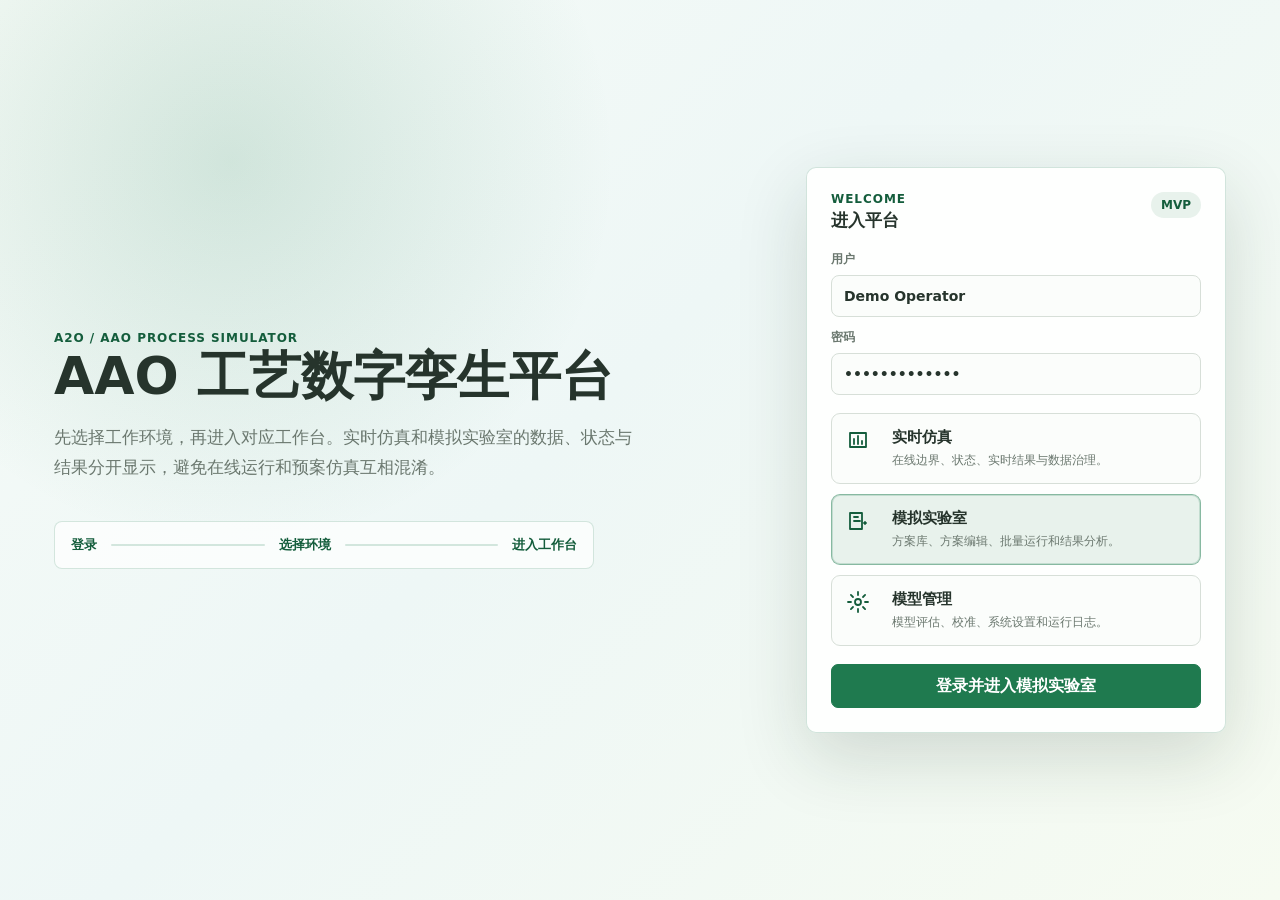
==== frontend/asm-platform/index.html @ 3e4ced26 "Organize ASM and 3D frontend workspaces" ====
<!doctype html>
<html lang="zh-CN">
  <head>
    <meta charset="utf-8" />
    <meta name="viewport" content="width=device-width, initial-scale=1" />
    <title>AAO 在线仿真教学平台</title>
    <link rel="stylesheet" href="./styles.css" />
  </head>
  <body>
    <svg class="icon-sprite" aria-hidden="true">
      <symbol id="icon-model" viewBox="0 0 24 24"><path d="M12 3 5 7v7l7 4 7-4V7l-7-4Z"/><path d="M12 11 5.5 7.3"/><path d="M12 11v7"/><path d="m12 11 6.5-3.7"/></symbol>
      <symbol id="icon-config" viewBox="0 0 24 24"><path d="M4 4h12v16H4z"/><path d="M8 8h4"/><path d="M8 12h6"/><path d="M18 14h2"/><path d="M19 13v2"/></symbol>
      <symbol id="icon-chart" viewBox="0 0 24 24"><path d="M4 19V5h16v14z"/><path d="M8 16v-5"/><path d="M12 16V8"/><path d="M16 16v-3"/></symbol>
      <symbol id="icon-cleaning" viewBox="0 0 24 24"><ellipse cx="12" cy="6" rx="7" ry="3"/><path d="M5 6v6c0 1.7 3.1 3 7 3s7-1.3 7-3V6"/><path d="M5 12v6c0 1.7 3.1 3 7 3s7-1.3 7-3v-6"/></symbol>
      <symbol id="icon-eval" viewBox="0 0 24 24"><path d="M5 4h14v16H5z"/><path d="M8 9h8"/><path d="M8 13h5"/><path d="m15 17 2 2 3-4"/></symbol>
      <symbol id="icon-calibration" viewBox="0 0 24 24"><circle cx="12" cy="8" r="4"/><path d="M8 14 6 21l6-3 6 3-2-7"/><path d="m10 8 1.5 1.5L15 6"/></symbol>
      <symbol id="icon-log" viewBox="0 0 24 24"><path d="M6 4h12v16H6z"/><path d="M9 8h6"/><path d="M9 12h6"/><path d="M9 16h4"/></symbol>
      <symbol id="icon-refresh" viewBox="0 0 24 24"><path d="M20 12a8 8 0 1 1-2.3-5.7"/><path d="M20 4v6h-6"/></symbol>
      <symbol id="icon-settings" viewBox="0 0 24 24"><circle cx="12" cy="12" r="3"/><path d="M12 2v3"/><path d="M12 19v3"/><path d="m4.9 4.9 2.1 2.1"/><path d="m17 17 2.1 2.1"/><path d="M2 12h3"/><path d="M19 12h3"/><path d="m4.9 19.1 2.1-2.1"/><path d="m17 7 2.1-2.1"/></symbol>
      <symbol id="icon-database" viewBox="0 0 24 24"><ellipse cx="12" cy="5" rx="7" ry="3"/><path d="M5 5v6c0 1.7 3.1 3 7 3s7-1.3 7-3V5"/><path d="M5 11v6c0 1.7 3.1 3 7 3s7-1.3 7-3v-6"/></symbol>
      <symbol id="icon-check" viewBox="0 0 24 24"><circle cx="12" cy="12" r="9"/><path d="m8 12 2.5 2.5L16 9"/></symbol>
      <symbol id="icon-alert" viewBox="0 0 24 24"><path d="M12 3 2.8 20h18.4L12 3Z"/><path d="M12 9v5"/><path d="M12 17h.01"/></symbol>
      <symbol id="icon-clock" viewBox="0 0 24 24"><circle cx="12" cy="12" r="9"/><path d="M12 7v6l4 2"/></symbol>
      <symbol id="icon-chat" viewBox="0 0 24 24"><path d="M5 5h14v10H8l-3 4V5Z"/><path d="M8 9h8"/><path d="M8 12h5"/></symbol>
      <symbol id="icon-operator" viewBox="0 0 24 24">
        <circle cx="12" cy="9" r="4"/>
        <path d="M5 21c1.2-3.4 3.5-5 7-5s5.8 1.6 7 5"/>
        <path d="M6 10v-1a6 6 0 0 1 12 0v1"/>
        <path d="M5 10h2v4H5z"/>
        <path d="M17 10h2v4h-2z"/>
        <path d="M17 14c0 2-1.7 3-5 3"/>
        <path d="M11 17h2"/>
      </symbol>
    </svg>
    <section id="loginScreen" class="login-screen" aria-label="登录与环境选择">
      <div class="login-shell">
        <div class="login-hero">
          <p class="eyebrow">A2O / AAO PROCESS SIMULATOR</p>
          <h1>AAO 工艺数字孪生平台</h1>
          <p>先选择工作环境，再进入对应工作台。实时仿真和模拟实验室的数据、状态与结果分开显示，避免在线运行和预案仿真互相混淆。</p>
          <div class="login-flow">
            <span>登录</span>
            <strong></strong>
            <span>选择环境</span>
            <strong></strong>
            <span>进入工作台</span>
          </div>
        </div>
        <div class="login-card">
          <div class="login-card-heading">
            <div>
              <p class="eyebrow">WELCOME</p>
              <h2>进入平台</h2>
            </div>
            <span class="login-badge">MVP</span>
          </div>
          <label class="login-field">
            <span>用户</span>
            <input type="text" value="Demo Operator" aria-label="用户" />
          </label>
          <label class="login-field">
            <span>密码</span>
            <input type="password" value="demo-password" aria-label="密码" />
          </label>
          <div class="mode-select" aria-label="模式选择">
            <button class="mode-card" data-env-select="realtime" type="button">
              <svg><use href="#icon-chart"></use></svg>
              <span>实时仿真</span>
              <small>在线边界、状态、实时结果与数据治理。</small>
            </button>
            <button class="mode-card active" data-env-select="lab" type="button">
              <svg><use href="#icon-config"></use></svg>
              <span>模拟实验室</span>
              <small>方案库、方案编辑、批量运行和结果分析。</small>
            </button>
            <button class="mode-card" data-env-select="management" type="button">
              <svg><use href="#icon-settings"></use></svg>
              <span>模型管理</span>
              <small>模型评估、校准、系统设置和运行日志。</small>
            </button>
          </div>
          <button id="enterEnvironment" class="primary-button login-submit" type="button">登录并进入模拟实验室</button>
        </div>
      </div>
    </section>

    <div id="appFrame" class="app-frame" hidden>
      <aside class="app-sidebar" aria-label="主导航">
        <div class="sidebar-head">
          <div class="brand-block">
            <p class="eyebrow">A2O / AAO</p>
            <h1>AAO 工艺在线仿真</h1>
          </div>
          <button id="sidebarToggle" class="sidebar-toggle" type="button" aria-label="收起侧边栏" aria-expanded="true" title="收起侧边栏">
            <svg viewBox="0 0 24 24"><path d="M15 18l-6-6 6-6"/></svg>
          </button>
        </div>
        <nav class="primary-nav">
          <span class="nav-group-label" data-env="realtime">实时仿真</span>
          <button class="nav-item panel-tab" data-env="realtime" data-panel="realtimeDashboard" type="button" title="运行驾驶舱">
            <svg><use href="#icon-chart"></use></svg>
            <span class="nav-text">运行驾驶舱</span>
            <small>预测与调度</small>
          </button>
          <button class="nav-item panel-tab" data-env="realtime" data-panel="realtimeOps" type="button" title="实时推进">
            <svg><use href="#icon-database"></use></svg>
            <span class="nav-text">实时推进</span>
            <small>输入与计算</small>
          </button>
          <button class="nav-item panel-tab" data-env="realtime" data-panel="results" data-result-mode-target="realtime" type="button" title="实时结果">
            <svg><use href="#icon-chart"></use></svg>
            <span class="nav-text">实时结果</span>
            <small>曲线与建议</small>
          </button>
          <button class="nav-item panel-tab" data-env="realtime" data-panel="realtimeTrust" type="button" title="模型可信度">
            <svg><use href="#icon-eval"></use></svg>
            <span class="nav-text">模型可信度</span>
            <small>误差与校正</small>
          </button>
          <button class="nav-item panel-tab" data-env="realtime" data-panel="cleaning" type="button" title="在线数据清洗">
            <svg><use href="#icon-cleaning"></use></svg>
            <span class="nav-text">在线数据清洗</span>
            <small>质量与治理</small>
          </button>

          <span class="nav-group-label" data-env="lab">模拟实验室</span>
          <button class="nav-item panel-tab active" data-env="lab" data-panel="scenarioLibrary" type="button" title="方案库">
            <svg><use href="#icon-database"></use></svg>
            <span class="nav-text">方案库</span>
            <small>新建与打开</small>
          </button>
          <button class="nav-item panel-tab" data-env="lab" data-panel="params" type="button" title="方案编辑">
            <svg><use href="#icon-config"></use></svg>
            <span class="nav-text">方案编辑</span>
            <small>工艺图与边界</small>
          </button>
          <button class="nav-item panel-tab" data-env="lab" data-panel="results" data-result-mode-target="batch" type="button" title="结果查看">
            <svg><use href="#icon-chart"></use></svg>
            <span class="nav-text">结果查看</span>
            <small>曲线与导出</small>
          </button>
          <span class="nav-group-label" data-env="management">模型管理</span>
          <button class="nav-item panel-tab" data-env="management" data-panel="evaluation" type="button" title="模型评估">
            <svg><use href="#icon-eval"></use></svg>
            <span class="nav-text">模型评估</span>
            <small>可信度与对比</small>
          </button>
          <button class="nav-item panel-tab" data-env="management" data-panel="calibration" type="button" title="校准中心">
            <svg><use href="#icon-calibration"></use></svg>
            <span class="nav-text">校准中心</span>
            <small>率定与报告</small>
          </button>
          <button class="nav-item panel-tab" data-env="management" data-panel="settings" type="button" title="系统设置">
            <svg><use href="#icon-settings"></use></svg>
            <span class="nav-text">系统设置</span>
            <small>解算器与模型</small>
          </button>
          <button class="nav-item panel-tab" data-env="management" data-panel="logs" type="button" title="系统日志">
            <svg><use href="#icon-log"></use></svg>
            <span class="nav-text">系统日志</span>
            <small>任务与失败</small>
          </button>
        </nav>
        <div class="sidebar-footer">
          <span id="paramStorageStatus">使用当前参数</span>
        </div>
      </aside>

      <main class="workspace">
        <header class="topbar">
          <div>
            <p id="workspaceEyebrow" class="eyebrow">方案编辑</p>
            <h2 id="workspaceTitle">AAO 工艺流程</h2>
          </div>
          <div class="topbar-actions">
            <div class="environment-switcher">
              <span id="environmentBadge">模拟实验室</span>
              <select id="environmentSelect" aria-label="切换工作环境">
                <option value="realtime">实时仿真</option>
                <option value="lab">模拟实验室</option>
                <option value="management">模型管理</option>
              </select>
              <button id="logoutButton" class="secondary-button" type="button">退出登录</button>
            </div>
            <div class="simulation-status" aria-live="polite">
              <span id="statusBadge" class="status-badge">待运行</span>
              <div class="progress-row" aria-label="计算进度">
                <div class="progress-track">
                  <div id="progressBar" class="progress-bar"></div>
                </div>
                <span id="progressPercent" class="progress-percent">0%</span>
              </div>
            </div>
            <button id="runSimulation" class="primary-button">运行仿真</button>
            <button id="cancelSimulation" class="secondary-button danger-lite" type="button" hidden>终止计算</button>
          </div>
        </header>

        <section class="workspace-page stack-page scenario-library-page active" data-page="scenarioLibrary" aria-label="方案库">
          <div class="library-hero">
            <div>
              <p class="eyebrow">SIMULATION LAB</p>
              <h2>方案库</h2>
              <p>方案存放在本地 SQLite 项目库中。每个方案保存一套参数和可选 CSV 历史边界，打开后可进入方案编辑或直接运行。</p>
            </div>
            <div class="library-actions">
              <button id="libraryNewProject" class="secondary-button" type="button">新建方案</button>
            </div>
          </div>
          <div class="scenario-library-toolbar">
            <strong>方案列表</strong>
            <span id="scenarioLibraryStatus">正在加载方案...</span>
          </div>
          <div id="scenarioList" class="scenario-grid">
            <article class="scenario-card">
              <p>正在加载方案库。</p>
            </article>
          </div>
        </section>

      <section class="params-panel workspace-page" data-page="params" aria-label="参数设置">
        <div class="panel-heading compact">
          <div>
            <h2>仿真配置</h2>
            <p id="activeNodeLabel">全局参数</p>
          </div>
          <div class="param-actions" aria-label="参数保存">
            <div class="project-picker" aria-label="项目选择">
              <select id="projectSelect" aria-label="当前项目"></select>
              <button id="newProject" class="secondary-button" type="button">新建项目</button>
            </div>
            <div>
              <button id="saveParams" class="secondary-button" type="button">保存参数</button>
              <button id="resetParams" class="secondary-button danger-lite" type="button">重置默认</button>
            </div>
          </div>
        </div>
        <div class="scenario-model-board">
          <div class="model-board-heading">
            <div>
              <h3>2.5D 工艺底图</h3>
              <p>点击单体会定位到相关参数；底图用于核对方案结构、主水线、回流和排泥关系。</p>
            </div>
            <div class="model-board-legend" aria-label="工艺线图例">
              <span><i class="legend-main"></i>主水线</span>
              <span><i class="legend-recycle"></i>内/外回流</span>
              <span><i class="legend-was"></i>剩余污泥</span>
              <button id="resetLayout" class="secondary-button" type="button">重置布局</button>
            </div>
          </div>
          <div id="flowCanvas" class="flow-canvas isometric-canvas">
            <svg id="edgeLayer" class="edge-layer" aria-hidden="true"></svg>
          </div>
        </div>
        <div id="paramTabs" class="param-tabs workflow-tabs" role="tablist" aria-label="配置流程">
          <button class="tab param-tab active" data-tab="influent">进水</button>
          <button class="tab param-tab" data-tab="process">池体尺寸</button>
          <button class="tab param-tab" data-tab="operation">控制边界</button>
          <button class="tab param-tab" data-tab="boundaryData">边界数据</button>
        </div>
        <form id="parameterForm" class="parameter-form"></form>
        <div id="dataTools" class="data-tools" hidden>
          <div class="boundary-data-note">
            <strong>边界数据用于动态仿真</strong>
            <span>前面的“进水 / 池体尺寸 / 控制边界”是一组手动方案参数；这里上传的 CSV 是随时间变化的历史边界序列。上传后，CSV 中包含的字段会按时间驱动仿真；CSV 缺失的字段仍使用前面的手动配置。</span>
          </div>
          <label class="file-picker">
            <span>上传 CSV 历史数据</span>
            <input id="csvFileInput" type="file" accept=".csv,text/csv" />
          </label>
          <button id="clearCsvData" class="secondary-button" type="button">清除数据</button>
          <p id="csvStatus">尚未加载历史数据。CSV 作为边界条件序列，仿真总时长和输出间隔由“控制边界”设置。可直接使用 sample-data.csv。</p>
        </div>
      </section>

      <section class="workspace-page stack-page settings-page" data-page="settings" aria-label="系统设置">
        <div class="panel-heading">
          <div>
            <p class="eyebrow">SYSTEM SETTINGS</p>
            <h2>后台计算配置</h2>
            <p>全局解算器、模型参数和实时后台配置集中放在这里，避免和方案结果、实时结果展示混在一起。</p>
          </div>
        </div>
        <div class="settings-grid">
          <article class="settings-card">
            <div class="settings-card-head">
              <svg><use href="#icon-settings"></use></svg>
              <div>
                <h3>解算器配置</h3>
                <p>控制方案仿真和实时推进使用的计算引擎、误差容限和内部步长。</p>
              </div>
            </div>
            <dl id="settingsSolverSummary"></dl>
            <button id="openSolverSettings" class="secondary-button" type="button">编辑解算器参数</button>
            <div id="settingsSolverEditor" class="settings-editor" hidden></div>
            <button id="saveSolverSettings" class="secondary-button" type="button" hidden>保存解算器参数</button>
          </article>
          <article class="settings-card">
            <div class="settings-card-head">
              <svg><use href="#icon-model"></use></svg>
              <div>
                <h3>模型参数</h3>
                <p>ASM1 动力学参数、二沉池层数和 Takacs 沉降参数。</p>
              </div>
            </div>
            <dl id="settingsModelSummary"></dl>
            <button id="openModelSettings" class="secondary-button" type="button">编辑模型参数</button>
            <div id="settingsModelEditor" class="settings-editor" hidden></div>
            <button id="saveModelSettings" class="secondary-button" type="button" hidden>保存模型参数</button>
          </article>
          <article class="settings-card">
            <div class="settings-card-head">
              <svg><use href="#icon-clock"></use></svg>
              <div>
                <h3>实时后台</h3>
                <p>Mock 数据源、实时推进间隔和后台任务状态。</p>
              </div>
            </div>
            <div id="settingsMockSummary" class="mock-summary"></div>
            <div class="realtime-actions">
              <select id="settingsMockProfile" class="compact-select" aria-label="Mock 工况模式">
                <option value="normal">正常工况</option>
                <option value="shock">冲击负荷</option>
              </select>
              <button id="settingsStartMock" class="secondary-button" type="button">启动 Mock</button>
              <button id="settingsStopMock" class="secondary-button" type="button">停止 Mock</button>
              <button id="settingsRefreshMock" class="secondary-button" type="button">刷新状态</button>
            </div>
          </article>
        </div>
      </section>

      <section class="workspace-page stack-page" data-page="cleaning" aria-label="在线数据清洗">
        <div class="panel-heading">
          <div>
            <h2>在线数据清洗</h2>
            <p>所有在线边界数据先经过质量诊断、清洗和留痕，再进入动态模型。</p>
          </div>
          <div class="panel-tools">
            <button id="refreshDataCleaning" class="secondary-button icon-text-button" type="button">
              <svg><use href="#icon-refresh"></use></svg>
              <span>刷新</span>
            </button>
            <button id="openCleaningSettings" class="primary-button icon-text-button" type="button">
              <svg><use href="#icon-settings"></use></svg>
              <span>清洗设置</span>
            </button>
          </div>
        </div>
        <div id="dataCleaningTools" class="data-cleaning-tools" hidden>
          <div id="cleaningKpis" class="cleaning-kpis"></div>
          <div class="cleaning-workbench">
            <section class="tool-section cleaning-main">
              <div class="tool-section-heading">
                <strong>在线点位状态</strong>
                <span>最近 12 小时</span>
              </div>
              <div class="table-scroll">
                <table class="data-table cleaning-table">
                  <thead>
                    <tr>
                      <th>点位</th>
                      <th>模型变量</th>
                      <th>最新值</th>
                      <th>清洗后值</th>
                      <th>质量分</th>
                      <th>状态</th>
                      <th>异常类型</th>
                      <th>最近时间</th>
                      <th>处理策略</th>
                    </tr>
                  </thead>
                  <tbody id="cleaningPointRows"></tbody>
                </table>
              </div>
            </section>
            <aside class="cleaning-side">
              <section class="tool-section">
                <div class="tool-section-heading">
                  <strong>异常分布</strong>
                  <span>最近 12 小时</span>
                </div>
                <div id="cleaningIssueBars" class="issue-bars"></div>
              </section>
              <section class="tool-section">
                <div class="tool-section-heading">
                  <strong>清洗规则</strong>
                  <span>当前启用</span>
                </div>
                <div id="cleaningRuleChips" class="rule-chips"></div>
              </section>
              <section class="tool-section">
                <div class="tool-section-heading">
                  <strong>最近事件</strong>
                  <span>质量日志</span>
                </div>
                <div id="cleaningEvents" class="cleaning-events"></div>
              </section>
            </aside>
          </div>
          <section class="tool-section">
            <div class="tool-section-heading">
              <strong>最近 12 小时质量趋势</strong>
              <span>清洗后才进入模型边界</span>
            </div>
            <div id="cleaningTrend" class="cleaning-trend"></div>
          </section>
          <p id="dataCleaningStatus" class="data-cleaning-status-line">尚未加载在线数据清洗状态。</p>
        </div>
      </section>
      <dialog id="cleaningSettingsDialog" class="settings-dialog" aria-label="清洗设置">
        <form method="dialog">
          <div class="settings-dialog-head">
            <div>
              <p class="eyebrow">DATA CLEANING</p>
              <h3>清洗设置</h3>
            </div>
            <button class="icon-button" value="cancel" aria-label="关闭清洗设置">×</button>
          </div>
          <div class="settings-dialog-body">
            <p>选择当前项目启用的在线边界清洗规则。保存后，新进入系统的实时边界会按这些规则处理，仪表板中的“清洗规则”也会同步更新。</p>
            <div id="cleaningRuleSettings" class="cleaning-rule-settings"></div>
            <p id="cleaningSettingsStatus" class="tool-note">规则阈值暂由后端固定管理；后续可以扩展为项目级阈值配置。</p>
          </div>
          <div class="settings-dialog-actions">
            <button class="secondary-button" value="cancel">关闭</button>
            <button id="saveCleaningSettings" class="primary-button" type="button">保存设置</button>
          </div>
        </form>
      </dialog>

      <section class="workspace-page stack-page" data-page="logs" aria-label="系统日志">
        <div class="panel-heading">
          <div>
            <h2>系统日志</h2>
            <p>查看计算状态、失败日志和最近任务记录。</p>
          </div>
        </div>
        <div id="logTools" class="log-tools" hidden>
          <div class="tool-section">
            <div class="tool-section-heading">
              <strong>计算日志</strong>
              <span>最近 100 条</span>
            </div>
            <div class="realtime-actions">
              <button id="refreshLogs" class="secondary-button" type="button">刷新日志</button>
              <button id="clearLogs" class="secondary-button danger-lite" type="button">清空日志</button>
            </div>
            <p id="logStatus">尚未加载日志。</p>
          </div>
          <div id="logList" class="log-list"></div>
        </div>
      </section>

      <section class="workspace-page stack-page" data-page="calibration" aria-label="校准中心">
        <div class="panel-heading">
          <div>
            <h2>校准中心</h2>
            <p>上传观测数据、运行分阶段校准，并查看校准前后误差变化。</p>
          </div>
        </div>
        <div id="calibrationTools" class="calibration-tools" hidden>
          <div class="tool-section">
            <div class="tool-section-heading">
              <strong>观测数据</strong>
              <span>出水指标 CSV</span>
            </div>
            <label class="file-picker compact-file">
              <span>上传观测 CSV</span>
              <input id="calibrationObservationFileInput" type="file" accept=".csv,text/csv" />
            </label>
            <div class="realtime-actions">
              <button id="clearCalibrationObservations" class="secondary-button danger-lite" type="button">清除观测</button>
            </div>
            <p id="calibrationObservationStatus">尚未加载观测数据。可使用 time/day + effNh4/effCod/effNo3/effTn/effTss/BOD5 列。</p>
          </div>
          <div class="tool-section">
            <div class="tool-section-heading">
              <strong>历史回放</strong>
              <span>边界 CSV + 实测对比</span>
            </div>
            <label class="file-picker compact-file">
              <span>上传边界 CSV</span>
              <input id="replayBoundaryFileInput" type="file" accept=".csv,text/csv" />
            </label>
            <div class="realtime-actions">
              <button id="useProjectCsvForReplay" class="secondary-button" type="button">使用方案 CSV</button>
              <button id="runHistoricalReplay" class="secondary-button" type="button">运行历史回放</button>
            </div>
            <p id="historicalReplayStatus">尚未选择边界 CSV。可上传历史边界，或使用当前方案保存的 CSV。</p>
          </div>
          <div class="tool-section">
            <div class="tool-section-heading">
              <strong>校准任务</strong>
              <span>当前项目</span>
            </div>
            <select id="calibrationStageSelect" aria-label="校准阶段">
              <option value="nitrification">Nitrification / NH4</option>
              <option value="denitrification_tn">Denitrification / TN</option>
              <option value="cod_bod">COD / BOD</option>
              <option value="clarifier_tss">Clarifier / TSS</option>
            </select>
            <div class="realtime-actions">
              <button id="runQuickCalibration" class="secondary-button" type="button">运行校准</button>
              <button id="runCalibrationStage" class="secondary-button" type="button">运行阶段</button>
              <button id="runBsm1CalibrationReport" class="secondary-button" type="button">BSM1 报告</button>
              <button id="refreshCalibrationRuns" class="secondary-button" type="button">刷新记录</button>
              <button id="exportCalibrationReport" class="secondary-button" type="button">导出报告</button>
            </div>
            <p id="calibrationStatus">尚未运行校准任务。</p>
          </div>
          <div class="tool-section periodic-calibration-section">
            <div class="tool-section-heading">
              <strong>周期校准计划</strong>
              <span>日/周复核</span>
            </div>
            <div class="periodic-calibration-grid">
              <label>
                <span>计划名称</span>
                <input id="periodicCalibrationName" type="text" value="Weekly calibration check" />
              </label>
              <label>
                <span>周期</span>
                <select id="periodicCalibrationCadence">
                  <option value="manual">手动</option>
                  <option value="daily">每日</option>
                  <option value="weekly">每周</option>
                </select>
              </label>
              <label>
                <span>数据窗口 h</span>
                <input id="periodicCalibrationWindow" type="number" min="1" max="720" step="1" value="72" />
              </label>
              <label>
                <span>阶段</span>
                <select id="periodicCalibrationStage">
                  <option value="nitrification">Nitrification / NH4</option>
                  <option value="denitrification_tn">Denitrification / TN</option>
                  <option value="cod_bod">COD / BOD</option>
                  <option value="clarifier_tss">Clarifier / TSS</option>
                </select>
              </label>
              <label>
                <span>迭代</span>
                <input id="periodicCalibrationIterations" type="number" min="1" max="4" step="1" value="1" />
              </label>
              <label>
                <span>步长比例</span>
                <input id="periodicCalibrationStepFraction" type="number" min="0.001" max="0.25" step="0.001" value="0.05" />
              </label>
            </div>
            <div class="inline-options">
              <label><input id="periodicCalibrationEnabled" type="checkbox" /> 启用计划</label>
              <label><input id="periodicCalibrationUseProjectCsv" type="checkbox" checked /> 使用方案 CSV</label>
              <label><input id="periodicCalibrationApplyParams" type="checkbox" /> 运行后自动采纳参数</label>
            </div>
            <div class="realtime-actions">
              <button id="savePeriodicCalibration" class="secondary-button" type="button">保存计划</button>
              <button id="runPeriodicCalibration" class="secondary-button" type="button">立即运行</button>
              <button id="refreshPeriodicCalibration" class="secondary-button" type="button">刷新计划</button>
            </div>
            <p id="periodicCalibrationStatus">尚未加载周期校准计划。</p>
            <div id="periodicCalibrationSummary" class="periodic-calibration-summary"></div>
          </div>
          <div id="calibrationSummary" class="calibration-summary"></div>
          <div id="calibrationRunList" class="log-list"></div>
        </div>
      </section>

      <section class="workspace-page stack-page" data-page="evaluation" aria-label="模型评估">
        <div class="panel-heading">
          <div>
            <h2>模型评估</h2>
            <p>查看模型身份、假设、初始状态、结果可信度和参考模型对比。</p>
          </div>
          <div class="panel-tools">
            <button id="refreshModelEvaluation" class="secondary-button" type="button">刷新评估</button>
            <button id="compareBsm1Reference" class="secondary-button" type="button">对比 BSM1</button>
          </div>
        </div>
        <div id="evaluationTools" class="evaluation-tools" hidden>
          <div class="evaluation-grid">
            <section class="tool-section">
              <div class="tool-section-heading">
                <strong>模型身份</strong>
                <span>当前引擎</span>
              </div>
              <div id="modelMetadataSummary" class="evaluation-summary"></div>
            </section>
            <section class="tool-section">
              <div class="tool-section-heading">
                <strong>可信度筛查</strong>
                <span>当前结果</span>
              </div>
              <div id="credibilitySummary" class="evaluation-summary"></div>
            </section>
            <section class="tool-section">
              <div class="tool-section-heading">
                <strong>初始状态</strong>
                <span>当前参数</span>
              </div>
              <div id="initialConditionSummary" class="evaluation-summary"></div>
            </section>
            <section class="tool-section">
              <div class="tool-section-heading">
                <strong>参考模型对比</strong>
                <span>BSM1</span>
              </div>
              <div id="referenceComparisonSummary" class="evaluation-summary"></div>
            </section>
          </div>
          <p id="evaluationStatus">尚未加载模型评估。</p>
        </div>
      </section>

      <section class="workspace-page stack-page realtime-dashboard-page" data-page="realtimeDashboard" aria-label="实时仿真运行驾驶舱">
        <div class="dashboard-hero">
          <div>
            <p class="eyebrow">REALTIME SIMULATION</p>
            <h2>污水厂运行驾驶舱</h2>
            <p>基于最近实时边界、当前模型状态和 ASM1 滚动预测，展示未来 8 小时出水风险区间。预测只用于沙盘推演，不会覆盖真实实时状态。</p>
          </div>
          <div class="dashboard-actions">
            <div id="forecastRunMeta" class="forecast-run-meta">尚未生成预测</div>
            <button id="refreshRealtimeForecast" class="secondary-button" type="button">刷新预测</button>
          </div>
        </div>

        <div class="realtime-dashboard-grid">
          <div class="dashboard-main">
            <section class="dashboard-card">
              <div class="dashboard-card-head">
                <div>
                  <h3>实时进出水总览</h3>
                  <p>当前值 + 最近 24 小时趋势，作为未来 8 小时预测的输入基线。</p>
                </div>
                <span id="dashboardUpdatedAt">--</span>
              </div>
              <div id="dashboardOverviewCards" class="dashboard-overview-grid"></div>
            </section>

            <section class="dashboard-card forecast-combined-card">
              <div class="dashboard-card-head">
                <div>
                  <h3>未来 8 小时预测</h3>
                  <p>上方展示进水负荷预测，下方展示模型滚动计算得到的出水水质预测。</p>
                </div>
                <div class="forecast-metric-tabs" role="tablist" aria-label="预测指标">
                  <button class="active" data-forecast-metric="NH4" type="button">NH4-N</button>
                  <button data-forecast-metric="COD" type="button">COD</button>
                  <button data-forecast-metric="TN" type="button">TN</button>
                  <button data-forecast-metric="TP" type="button">TP</button>
                </div>
              </div>
              <div class="forecast-subsection">
                <div class="forecast-subsection-head">
                  <h4>进水负荷预测</h4>
                  <span>预测区间 + 中位负荷</span>
                </div>
              <div id="forecastCards" class="forecast-card-row"></div>
              </div>
              <div class="forecast-subsection">
                <div class="forecast-subsection-head">
                  <div>
                    <h4>出水水质预测</h4>
                    <span>中位线、预测区间、风险窗口与参考线</span>
                  </div>
                  <div id="forecastTrendLegend" class="forecast-trend-legend"></div>
                </div>
                <div id="forecastTrend" class="forecast-trend-chart"></div>
              </div>
            </section>
          </div>

          <aside class="dashboard-side">
            <section class="dashboard-card">
              <div class="dashboard-card-head compact">
                <h3>运行建议</h3>
                <span>风险来源 / 建议动作 / 判断依据</span>
              </div>
              <div id="forecastAdviceCards" class="forecast-advice-panel"></div>
            </section>
            <section class="dashboard-card">
              <div class="dashboard-card-head compact">
                <h3>关键监控指标</h3>
                <span>生物池 / 工艺段</span>
              </div>
              <div id="forecastMonitorRows" class="forecast-monitor-list"></div>
            </section>
            <section class="dashboard-card">
              <div class="dashboard-card-head compact">
                <h3>风险解释</h3>
                <span id="forecastRiskBadge">--</span>
              </div>
              <div id="forecastRiskNotes" class="forecast-risk-notes"></div>
            </section>
          </aside>
        </div>
      </section>

      <section class="results-panel workspace-page" data-page="realtimeOps" aria-label="实时推进">
        <div class="panel-heading">
          <div>
            <h2>实时推进</h2>
            <p>管理实时边界写入、模型增量推进、Mock 数据源和最近 12 小时输入/输出明细。</p>
          </div>
        </div>
        <div id="realtimeOpsMount"></div>
      </section>

      <section class="workspace-page stack-page" data-page="realtimeTrust" aria-label="模型可信度">
        <div class="panel-heading">
          <div>
            <h2>模型可信度</h2>
            <p>录入实测出水值，将在线模型预测与现场观测对齐，跟踪误差、偏差和校准需求。</p>
          </div>
          <div class="panel-tools">
            <button id="refreshRealtimeTrust" class="secondary-button" type="button">刷新可信度</button>
          </div>
        </div>
        <div id="realtimeTrustTools" class="realtime-trust-tools" hidden>
          <div class="evaluation-grid">
            <section class="tool-section">
              <div class="tool-section-heading">
                <strong>实测出水录入</strong>
                <span>现场 / 化验数据</span>
              </div>
              <div class="trust-observation-grid">
                <label><span>时间</span><input id="trustObservationTime" type="datetime-local" /></label>
                <label><span>COD mg/L</span><input id="trustObservedCod" type="number" step="0.1" /></label>
                <label><span>NH4-N mg/L</span><input id="trustObservedNh4" type="number" step="0.01" /></label>
                <label><span>TN mg/L</span><input id="trustObservedTn" type="number" step="0.1" /></label>
                <label><span>TSS mg/L</span><input id="trustObservedTss" type="number" step="0.1" /></label>
                <label><span>来源</span><input id="trustObservationSource" type="text" value="lab" /></label>
              </div>
              <div class="realtime-actions">
                <button id="fillObservationFromLatest" class="secondary-button" type="button">填入最新预测</button>
                <button id="saveRealtimeObservation" class="secondary-button" type="button">保存实测值</button>
                <button id="generateMockObservation" class="secondary-button" type="button">生成模拟实测</button>
              </div>
              <p class="tool-note">用于模型可信度检查。真实项目中这里应接入在线仪表或化验室 LIMS 数据。</p>
            </section>
            <section class="tool-section">
              <div class="tool-section-heading">
                <strong>当前可信度</strong>
                <span>最近 24 小时</span>
              </div>
              <div id="trustSummary" class="trust-summary"></div>
            </section>
          </div>
          <section class="tool-section">
            <div class="tool-section-heading">
              <strong>分指标误差</strong>
              <span>预测值 - 实测值</span>
            </div>
            <div id="trustMetricGrid" class="trust-metric-grid"></div>
          </section>
          <div class="evaluation-grid">
            <section class="tool-section">
              <div class="tool-section-heading">
                <strong>误差趋势</strong>
                <span>最近 24 小时</span>
              </div>
              <div id="trustTrendChart" class="trust-trend-chart"></div>
            </section>
            <section class="tool-section">
              <div class="tool-section-heading">
                <strong>校准建议</strong>
                <span>按误差来源生成</span>
              </div>
              <div id="trustSuggestionList" class="trust-suggestion-list"></div>
            </section>
            <section class="tool-section">
              <div class="tool-section-heading">
                <strong>状态校正器</strong>
                <span>输出偏置修正</span>
              </div>
              <div id="stateCorrectionPanel" class="state-correction-panel"></div>
              <div class="realtime-actions">
                <button id="applyStateCorrection" class="secondary-button" type="button">应用建议校正</button>
                <button id="clearStateCorrection" class="secondary-button danger-lite" type="button">清除校正</button>
              </div>
            </section>
          </div>
          <section class="tool-section table-section">
            <div class="tool-section-heading">
              <strong>最近对比记录</strong>
              <span>按模型时间匹配</span>
            </div>
            <div class="table-scroll">
              <table class="data-table">
                <thead>
                  <tr>
                    <th>观测时间</th>
                    <th>模型时间</th>
                    <th>指标</th>
                    <th>预测</th>
                    <th>实测</th>
                    <th>误差</th>
                    <th>滞后</th>
                  </tr>
                </thead>
                <tbody id="trustComparisonRows"></tbody>
              </table>
            </div>
          </section>
          <p id="realtimeTrustStatus">尚未加载模型可信度。</p>
        </div>
      </section>

      <section class="results-panel workspace-page" data-page="results" aria-label="仿真结果">
        <div class="panel-heading">
          <div>
            <h2 id="resultPanelTitle">仿真结果</h2>
            <p id="resultSummary">点击运行后显示出水水质；点击流程单体后可选择指标查看浓度变化。</p>
          </div>
          <div class="metric-strip">
            <div>
              <span>出水 NH4-N</span>
              <strong id="metricNh4">--</strong>
            </div>
            <div>
              <span>出水 TN</span>
              <strong id="metricTn">--</strong>
            </div>
            <div>
              <span>出水 TSS</span>
              <strong id="metricTss">--</strong>
            </div>
          </div>
        </div>

        <div class="result-mode-tabs" role="tablist" aria-label="结果模式">
          <button class="tab result-mode-tab active" data-result-mode="batch" type="button">批量仿真结果</button>
          <button class="tab result-mode-tab" data-result-mode="realtime" type="button">实时结果</button>
        </div>

        <div id="batchResults" class="batch-results">
          <div class="chart-toolbar">
            <div class="chart-view-tabs" role="tablist" aria-label="结果视图">
              <button class="chart-toggle" data-chart="effluent">出水水质</button>
              <button class="chart-toggle active" data-chart="boundaries">边界输入</button>
              <button class="chart-toggle" data-chart="nitrogen">氮转化</button>
              <button class="chart-toggle" data-chart="solids">污泥与 DO</button>
              <button class="chart-toggle" data-chart="unit">单体过程</button>
            </div>
            <div class="chart-actions">
              <label id="metricPicker" class="metric-picker" hidden>
                <span>指标</span>
                <select id="unitMetricSelect"></select>
              </label>
              <div class="export-menu">
                <button id="exportMenuButton" class="secondary-button" type="button" aria-expanded="false">导出</button>
                <div id="exportMenu" class="export-menu-panel" hidden>
                  <button id="exportResultsCsv" type="button">导出结果 CSV</button>
                  <button id="exportBoundariesCsv" type="button">导出边界 CSV</button>
                  <button id="exportUnitsCsv" type="button">导出单体 CSV</button>
                  <button id="exportConfigJson" type="button">导出配置 JSON</button>
                  <label class="import-config">
                    <span>导入配置</span>
                    <input id="importConfigJson" type="file" accept=".json,application/json" />
                  </label>
                </div>
              </div>
            </div>
          </div>
          <div id="warningPanel" class="warning-panel" hidden></div>
          <div class="chart-wrap">
            <canvas id="resultChart" width="1200" height="420"></canvas>
            <div id="chartTooltip" class="chart-tooltip" hidden></div>
          </div>
          <div id="legend" class="legend"></div>
          <section id="aiAnalysisPanel" class="ai-analysis-panel" aria-label="AI 结果分析建议">
            <div class="ai-analysis-head">
              <div>
                <p class="eyebrow">AI ADVISOR</p>
                <h3>AI 结果分析与建议</h3>
                <p>基于当前仿真结果生成工艺表现总结、风险判断和调整建议。API Key 仅由后端本地环境读取。</p>
              </div>
              <div class="ai-analysis-actions">
                <label class="ai-model-field">
                  <span>模型</span>
                  <select id="aiModelSelect" aria-label="AI 分析模型">
                    <option value="deepseek/deepseek-v4-flash">deepseek-v4-flash</option>
                    <option value="deepseek/deepseek-v4-pro">deepseek-v4-pro</option>
                  </select>
                </label>
                <span id="aiAnalysisMeta">DeepSeek · 本地密钥</span>
                <button id="runAiAnalysis" class="secondary-button" type="button">生成 AI 建议</button>
              </div>
            </div>
            <div id="aiAnalysisStatus" class="ai-analysis-status">运行仿真或加载实时结果后可生成 AI 分析。</div>
            <div id="aiAnalysisOutput" class="ai-analysis-output">
              <p>暂无 AI 建议。</p>
            </div>
          </section>
        </div>

        <div id="realtimeTools" class="realtime-tools" hidden>
          <div class="realtime-console">
            <div class="tool-section">
              <div class="tool-section-heading">
                <strong>实时输入</strong>
                <span>边界数据写入</span>
              </div>
              <div class="realtime-actions">
                <button id="ingestRealtimeSample" class="secondary-button" type="button">仅推送边界</button>
                <button id="pushAndStepRealtime" class="secondary-button" type="button">推送并计算一步</button>
                <button id="refreshRealtime" class="secondary-button" type="button">刷新最新</button>
              </div>
            </div>
            <div class="tool-section">
              <div class="tool-section-heading">
                <strong>模型推进</strong>
                <span>从保存状态继续计算</span>
              </div>
              <div class="realtime-actions">
                <button id="stepRealtime" class="secondary-button" type="button">用最新边界推进一步</button>
                <button id="resetRealtime" class="secondary-button danger-lite" type="button">重置实时状态</button>
              </div>
            </div>
            <div class="tool-section">
              <div class="tool-section-heading">
                <strong>Mock 数据源</strong>
                <span>由系统设置统一管理</span>
              </div>
              <p class="tool-note">Mock 会每 5 分钟自动生成一条模拟边界并推进模型。启动、停止和工况模式统一在“模型管理 > 系统设置”中配置。</p>
              <div class="realtime-actions">
                <button id="refreshMockRealtime" class="secondary-button" type="button">刷新状态</button>
                <button id="openRealtimeSettings" class="secondary-button" type="button">打开系统设置</button>
              </div>
              <div id="mockSummary" class="mock-summary"></div>
            </div>
            <p id="realtimeStatus">尚未接入实时数据。可先推送当前进水参数，再推进模型一步。</p>
            <div id="realtimeSummary" class="realtime-summary"></div>
          </div>

          <div class="realtime-history-grid">
            <div class="tool-section table-section">
              <div class="tool-section-heading">
                <strong>在线边界数据</strong>
                <span>最近 12 小时</span>
              </div>
              <div class="table-scroll">
                <table class="data-table">
                  <thead>
                    <tr>
                      <th>边界时间</th>
                      <th>ID</th>
                      <th>Q</th>
                      <th>COD</th>
                      <th>NH4</th>
                      <th>NO3</th>
                      <th>TSS</th>
                      <th>DO</th>
                      <th>质量</th>
                      <th>来源</th>
                      <th>问题</th>
                    </tr>
                  </thead>
                  <tbody id="realtimeBoundaryRows"></tbody>
                </table>
              </div>
            </div>
            <div class="tool-section table-section">
              <div class="tool-section-heading">
                <strong>推进结果</strong>
                <span>最近 12 小时</span>
              </div>
              <div class="table-scroll">
                <table class="data-table">
                  <thead>
                    <tr>
                      <th>模型时间</th>
                      <th>边界时间</th>
                      <th>输入 ID</th>
                      <th>步长</th>
                      <th>COD</th>
                      <th>NH4-N</th>
                      <th>TN</th>
                      <th>TSS</th>
                      <th>MLSS</th>
                    </tr>
                  </thead>
                  <tbody id="realtimeResultRows"></tbody>
                </table>
              </div>
            </div>
          </div>
        </div>
      </section>
      </main>
    </div>

    <button id="systemChatToggle" class="system-chat-toggle" type="button" aria-label="打开系统助手" title="系统助手" hidden>
      <svg><use href="#icon-operator"></use></svg>
    </button>
    <section id="systemChatPanel" class="system-chat-panel" aria-label="系统助手聊天窗口" hidden>
      <div class="system-chat-head">
        <div>
          <p class="eyebrow">SYSTEM CHAT</p>
          <h3>系统助手</h3>
          <span>Powered by Deepseek-v4-pro</span>
        </div>
        <button id="systemChatClose" class="icon-button" type="button" aria-label="关闭系统助手">×</button>
      </div>
      <div class="system-chat-workspace">
        <aside class="system-chat-sessions" aria-label="历史会话">
          <div class="system-chat-sessions-head">
            <span>历史会话</span>
            <button id="systemChatNew" class="ghost-button" type="button">新建</button>
          </div>
          <input id="systemChatSearch" class="system-chat-search" type="search" placeholder="搜索会话" aria-label="搜索历史会话" />
          <div id="systemChatSessionList" class="system-chat-session-list"></div>
        </aside>
        <div class="system-chat-main">
          <div id="systemChatMessages" class="system-chat-messages" aria-live="polite"></div>
          <form id="systemChatForm" class="system-chat-form">
            <textarea id="systemChatInput" rows="2" placeholder="问我系统功能、操作路径，或让它分析当前结果。"></textarea>
            <button id="systemChatSend" class="primary-button" type="submit">发送</button>
          </form>
        </div>
      </div>
    </section>

    <script src="./app.js"></script>
  </body>
</html>
---- frontend/asm-platform/styles.css ----
:root {
  --bg: #f4f7f4;
  --surface: #ffffff;
  --surface-2: #eef3ee;
  --ink: #26342c;
  --muted: #6b786f;
  --line: #d7dfd8;
  --green: #1f7a4f;
  --green-dark: #145d3c;
  --blue: #2767b1;
  --amber: #b56b16;
  --red: #b64242;
  --shadow: 0 16px 40px rgba(25, 47, 33, 0.12);
  font-family:
    Inter, ui-sans-serif, system-ui, -apple-system, BlinkMacSystemFont, "Segoe UI",
    "PingFang SC", "Hiragino Sans GB", "Microsoft YaHei", sans-serif;
}

* {
  box-sizing: border-box;
}

body {
  margin: 0;
  min-height: 100vh;
  color: var(--ink);
  background:
    linear-gradient(180deg, rgba(31, 122, 79, 0.08), transparent 280px),
    var(--bg);
}

button,
input,
select {
  font: inherit;
}

[hidden] {
  display: none !important;
}

.icon-sprite {
  position: absolute;
  width: 0;
  height: 0;
  overflow: hidden;
}

.icon-sprite symbol,
svg {
  fill: none;
  stroke: currentColor;
  stroke-linecap: round;
  stroke-linejoin: round;
  stroke-width: 1.8;
}

.login-screen {
  min-height: 100vh;
  padding: 54px;
  background:
    radial-gradient(circle at 18% 18%, rgba(31, 122, 79, 0.16), transparent 30%),
    linear-gradient(135deg, #f6fbf7 0%, #eef7f6 46%, #f6fbf1 100%);
}

.login-shell {
  display: grid;
  grid-template-columns: minmax(0, 1.1fr) 420px;
  gap: 36px;
  width: min(1180px, 100%);
  min-height: calc(100vh - 108px);
  margin: 0 auto;
  align-items: center;
}

.login-hero {
  max-width: 660px;
}

.login-hero h1 {
  margin-bottom: 18px;
  font-size: 52px;
  line-height: 1.05;
  letter-spacing: 0;
}

.login-hero p:not(.eyebrow) {
  max-width: 580px;
  color: var(--muted);
  font-size: 17px;
  line-height: 1.8;
}

.login-flow {
  display: flex;
  align-items: center;
  gap: 14px;
  width: min(540px, 100%);
  margin-top: 38px;
  padding: 14px 16px;
  border: 1px solid rgba(31, 122, 79, 0.18);
  border-radius: 8px;
  background: rgba(255, 255, 255, 0.68);
}

.login-flow span {
  color: var(--green-dark);
  font-size: 13px;
  font-weight: 800;
}

.login-flow strong {
  flex: 1;
  height: 2px;
  border-radius: 99px;
  background: rgba(31, 122, 79, 0.18);
}

.login-card {
  padding: 24px;
  border: 1px solid rgba(31, 122, 79, 0.2);
  border-radius: 10px;
  background: rgba(255, 255, 255, 0.9);
  box-shadow: 0 24px 70px rgba(25, 47, 33, 0.16);
}

.login-card-heading {
  display: flex;
  align-items: flex-start;
  justify-content: space-between;
  gap: 16px;
  margin-bottom: 20px;
}

.login-badge {
  padding: 6px 10px;
  border-radius: 999px;
  background: #e8f2ec;
  color: var(--green-dark);
  font-size: 12px;
  font-weight: 800;
}

.login-field {
  display: grid;
  gap: 7px;
  margin-bottom: 12px;
  color: var(--muted);
  font-size: 12px;
  font-weight: 800;
}

.login-field input {
  height: 42px;
  padding: 0 12px;
  border: 1px solid var(--line);
  border-radius: 8px;
  background: #fbfdfb;
  color: var(--ink);
  font-size: 14px;
}

.mode-select {
  display: grid;
  gap: 10px;
  margin: 18px 0;
}

.mode-card {
  display: grid;
  grid-template-columns: 34px minmax(0, 1fr);
  gap: 4px 12px;
  width: 100%;
  padding: 14px;
  border: 1px solid var(--line);
  border-radius: 9px;
  background: #fbfdfb;
  color: var(--ink);
  cursor: pointer;
  text-align: left;
}

.mode-card svg {
  grid-row: 1 / span 2;
  width: 24px;
  height: 24px;
  color: var(--green-dark);
}

.mode-card span {
  font-size: 15px;
  font-weight: 900;
}

.mode-card small {
  color: var(--muted);
  font-size: 12px;
  line-height: 1.5;
}

.mode-card.active {
  border-color: rgba(31, 122, 79, 0.48);
  background: #e8f2ec;
  box-shadow: inset 0 0 0 1px rgba(31, 122, 79, 0.18);
}

.login-submit {
  width: 100%;
  height: 44px;
}

.topbar {
  display: flex;
  align-items: center;
  justify-content: space-between;
  gap: 24px;
  padding: 18px 0 16px;
}

.eyebrow {
  margin: 0 0 4px;
  color: var(--green-dark);
  font-size: 12px;
  font-weight: 700;
  letter-spacing: 0.08em;
  text-transform: uppercase;
}

h1,
h2,
p {
  margin: 0;
}

h1 {
  font-size: 30px;
  line-height: 1.15;
}

h2 {
  font-size: 17px;
  line-height: 1.25;
}

.app-frame {
  display: grid;
  grid-template-columns: 236px minmax(0, 1fr);
  min-height: 100vh;
  transition: grid-template-columns 0.22s ease;
}

.app-frame.sidebar-collapsed {
  grid-template-columns: 76px minmax(0, 1fr);
}

.app-sidebar {
  position: sticky;
  top: 0;
  display: flex;
  flex-direction: column;
  height: 100vh;
  padding: 20px 14px;
  border-right: 1px solid var(--line);
  background: rgba(247, 250, 247, 0.94);
}

.sidebar-head {
  display: flex;
  align-items: flex-start;
  justify-content: space-between;
  gap: 8px;
}

.brand-block {
  padding: 4px 8px 18px;
  min-width: 0;
}

.brand-block h1 {
  max-width: 190px;
  font-size: 23px;
}

.sidebar-toggle {
  display: inline-grid;
  flex: 0 0 auto;
  width: 34px;
  height: 34px;
  place-items: center;
  border: 1px solid var(--line);
  border-radius: 8px;
  background: var(--surface);
  color: var(--green-dark);
  cursor: pointer;
}

.sidebar-toggle svg {
  width: 18px;
  height: 18px;
  transition: transform 0.22s ease;
}

.primary-nav {
  display: grid;
  gap: 6px;
}

.nav-group-label {
  margin: 8px 8px 2px;
  color: var(--muted);
  font-size: 10px;
  font-weight: 900;
  letter-spacing: 0.08em;
  text-transform: uppercase;
}

.nav-item {
  display: grid;
  grid-template-columns: 28px minmax(0, 1fr);
  column-gap: 10px;
  row-gap: 2px;
  align-items: center;
  width: 100%;
  padding: 10px 9px;
  border: 1px solid transparent;
  border-radius: 8px;
  background: transparent;
  color: var(--ink);
  cursor: pointer;
  text-align: left;
}

.nav-item svg {
  grid-row: 1 / span 2;
  width: 20px;
  height: 20px;
  color: var(--ink);
}

.nav-item .nav-text {
  font-size: 14px;
  font-weight: 800;
}

.nav-item small {
  grid-column: 2;
  color: var(--muted);
  font-size: 12px;
}

.nav-item.active {
  border-color: rgba(31, 122, 79, 0.28);
  background: #e8f2ec;
  color: var(--green-dark);
}

.nav-item.active svg {
  color: var(--green);
}

.sidebar-footer {
  margin-top: auto;
  padding: 12px 8px 0;
  border-top: 1px solid var(--line);
  color: var(--muted);
  font-size: 12px;
  line-height: 1.4;
}

.sidebar-footer span.error {
  color: var(--red);
}

.app-frame.sidebar-collapsed .app-sidebar {
  align-items: center;
  padding: 20px 10px;
}

.app-frame.sidebar-collapsed .sidebar-head {
  justify-content: center;
}

.app-frame.sidebar-collapsed .brand-block {
  display: none;
}

.app-frame.sidebar-collapsed .sidebar-toggle {
  width: 42px;
  height: 42px;
}

.app-frame.sidebar-collapsed .sidebar-toggle svg {
  transform: rotate(180deg);
}

.app-frame.sidebar-collapsed .primary-nav {
  width: 100%;
  justify-items: center;
}

.app-frame.sidebar-collapsed .nav-item {
  position: relative;
  display: grid;
  grid-template-columns: 1fr;
  width: 48px;
  height: 48px;
  padding: 0;
  place-items: center;
  text-align: center;
}

.app-frame.sidebar-collapsed .nav-item svg {
  grid-row: auto;
  width: 22px;
  height: 22px;
}

.app-frame.sidebar-collapsed .nav-item .nav-text,
.app-frame.sidebar-collapsed .nav-item small,
.app-frame.sidebar-collapsed .nav-group-label,
.app-frame.sidebar-collapsed .sidebar-footer {
  display: none;
}

.app-frame.sidebar-collapsed .nav-item:hover::after,
.app-frame.sidebar-collapsed .nav-item:focus-visible::after {
  position: absolute;
  left: calc(100% + 12px);
  top: 50%;
  z-index: 20;
  min-width: max-content;
  padding: 7px 9px;
  border: 1px solid var(--line);
  border-radius: 7px;
  background: var(--ink);
  color: #fff;
  box-shadow: var(--shadow);
  content: attr(title);
  font-size: 12px;
  font-weight: 800;
  transform: translateY(-50%);
}

.app-frame.sidebar-collapsed .nav-item:hover::before,
.app-frame.sidebar-collapsed .nav-item:focus-visible::before {
  position: absolute;
  left: calc(100% + 6px);
  top: 50%;
  z-index: 21;
  width: 8px;
  height: 8px;
  background: var(--ink);
  content: "";
  transform: translateY(-50%) rotate(45deg);
}

.workspace {
  min-width: 0;
  padding: 0 28px 28px;
}

.workspace-page {
  display: none !important;
}

.workspace-page.active {
  display: block !important;
}

.canvas-panel.workspace-page.active {
  display: flex !important;
}

.stack-page {
  min-height: calc(100vh - 118px);
  border: 1px solid var(--line);
  border-radius: 8px;
  background: rgba(255, 255, 255, 0.92);
  box-shadow: var(--shadow);
}

.section-grid {
  padding: 14px;
}

.data-mode-tabs,
.result-mode-tabs {
  display: flex;
  gap: 8px;
  padding: 12px 14px 0;
}

.panel-tools {
  display: flex;
  align-items: flex-start;
  gap: 14px;
}

.empty-state {
  margin: 18px;
  padding: 18px;
  border: 1px dashed var(--line);
  border-radius: 8px;
  background: #fbfdfb;
}

.empty-state strong {
  display: block;
  margin-bottom: 6px;
}

.empty-state p {
  color: var(--muted);
  font-size: 13px;
  line-height: 1.55;
}

.scenario-library-page {
  overflow: hidden;
}

.library-hero {
  display: flex;
  align-items: flex-start;
  justify-content: space-between;
  gap: 20px;
  padding: 22px;
  border-bottom: 1px solid var(--line);
}

.library-hero h2 {
  margin-bottom: 8px;
  font-size: 24px;
}

.library-hero p:not(.eyebrow) {
  max-width: 620px;
  color: var(--muted);
  font-size: 13px;
  line-height: 1.65;
}

.library-actions {
  display: flex;
  flex-wrap: wrap;
  justify-content: flex-end;
  gap: 8px;
  min-width: min(520px, 100%);
}

.scenario-library-toolbar {
  display: flex;
  align-items: center;
  justify-content: space-between;
  gap: 12px;
  padding: 14px 16px 0;
  color: var(--muted);
  font-size: 13px;
}

.scenario-library-toolbar strong {
  color: var(--ink);
  font-size: 14px;
}

.realtime-dashboard-page {
  overflow: auto;
  border: 0;
  background: transparent;
  box-shadow: none;
}

.dashboard-hero {
  display: flex;
  align-items: flex-start;
  justify-content: space-between;
  gap: 22px;
  padding: 22px;
  border: 1px solid var(--line);
  border-radius: 10px;
  background: rgba(255, 255, 255, 0.92);
  box-shadow: var(--shadow);
}

.dashboard-hero h2 {
  margin: 0 0 8px;
  font-size: 28px;
}

.dashboard-hero p:not(.eyebrow) {
  max-width: 820px;
  margin: 0;
  color: var(--muted);
  font-size: 13px;
  line-height: 1.65;
}

.dashboard-actions {
  display: flex;
  align-items: center;
  gap: 10px;
  flex: 0 0 auto;
}

.forecast-run-meta {
  min-width: 230px;
  max-width: 360px;
  color: var(--muted);
  font-size: 12px;
  font-weight: 700;
  text-align: right;
}

.realtime-dashboard-grid {
  display: grid;
  grid-template-columns: minmax(0, 2.25fr) minmax(360px, 0.95fr);
  gap: 18px;
  padding: 18px 0 0;
}

.dashboard-main,
.dashboard-side {
  display: grid;
  gap: 18px;
  align-content: start;
}

.dashboard-card {
  padding: 18px;
  border: 1px solid var(--line);
  border-radius: 10px;
  background: rgba(255, 255, 255, 0.94);
  box-shadow: 0 8px 20px rgba(25, 47, 33, 0.05);
}

.dashboard-card-head {
  display: flex;
  align-items: flex-start;
  justify-content: space-between;
  gap: 18px;
  margin-bottom: 16px;
}

.dashboard-card-head.compact {
  align-items: center;
}

.dashboard-card-head h3 {
  margin: 0 0 5px;
  font-size: 20px;
  font-weight: 750;
}

.dashboard-card-head p,
.dashboard-card-head span {
  margin: 0;
  color: var(--muted);
  font-size: 13px;
  font-weight: 600;
  line-height: 1.55;
}

.dashboard-overview-grid {
  display: grid;
  grid-template-columns: repeat(5, minmax(0, 1fr));
  gap: 12px;
}

.dashboard-overview-card {
  display: grid;
  gap: 10px;
  min-height: 126px;
  padding: 14px;
  border: 1px solid var(--line);
  border-radius: 9px;
  background: #fff;
}

.dashboard-overview-card > div {
  display: flex;
  align-items: center;
  justify-content: space-between;
  gap: 8px;
  color: var(--muted);
  font-size: 12px;
  font-weight: 700;
}

.dashboard-overview-card em {
  font-style: normal;
}

.dashboard-overview-card em.ok {
  color: var(--green);
}

.dashboard-overview-card em.watch {
  color: var(--amber);
}

.dashboard-overview-card em.warning {
  color: var(--red);
}

.dashboard-overview-card em.muted {
  color: var(--muted);
}

.dashboard-overview-card strong {
  font-size: 28px;
  font-weight: 750;
  line-height: 1.05;
}

.dashboard-overview-card small {
  color: var(--muted);
  font-size: 13px;
}

.dashboard-overview-card svg {
  width: 100%;
  height: 38px;
}

.overview-trend {
  display: grid;
  gap: 3px;
  padding-top: 6px;
}

.overview-trend.empty {
  min-height: 42px;
  align-items: center;
  color: var(--muted);
  font-size: 11px;
}

.overview-trend div {
  display: flex;
  justify-content: center;
  gap: 8px;
  flex-wrap: wrap;
  color: var(--muted);
  font-size: 9px;
  font-weight: 650;
  line-height: 1;
}

.overview-trend span {
  display: inline-flex;
  align-items: center;
  gap: 4px;
}

.overview-trend i {
  width: 11px;
  height: 2px;
  border-radius: 999px;
  background: #8d9a92;
}

.overview-trend i.in {
  background: repeating-linear-gradient(90deg, #8d9a92 0 4px, transparent 4px 7px);
}

.overview-trend i.out {
  background: #4d8a69;
}

.overview-trend i.std {
  background: repeating-linear-gradient(90deg, #c99b62 0 4px, transparent 4px 7px);
}

.dashboard-overview-card dl {
  display: grid;
  gap: 8px;
  margin: 0;
}

.dashboard-overview-card dl div {
  display: flex;
  align-items: baseline;
  justify-content: space-between;
  gap: 10px;
  padding-top: 8px;
  border-top: 1px solid #edf2ee;
}

.dashboard-overview-card dt,
.dashboard-overview-card dd {
  margin: 0;
}

.dashboard-overview-card dt {
  color: var(--muted);
  font-size: 12px;
  font-weight: 650;
}

.dashboard-overview-card dd {
  color: var(--ink);
  font-size: 15px;
  font-weight: 750;
  text-align: right;
}

.dashboard-overview-card p {
  margin: 0;
  color: var(--muted);
  font-size: 11px;
  line-height: 1.45;
}

.quality-card {
  min-height: 172px;
}

.flow-card {
  min-height: 172px;
  background: #fbfdfb;
}

.forecast-metric-tabs {
  display: inline-flex;
  gap: 4px;
  padding: 4px;
  border: 1px solid var(--line);
  border-radius: 10px;
  background: #fbfdfb;
}

.forecast-metric-tabs button {
  min-width: 70px;
  height: 30px;
  border: 0;
  border-radius: 8px;
  background: transparent;
  color: var(--muted);
  cursor: pointer;
  font-size: 12px;
  font-weight: 700;
}

.forecast-metric-tabs button.active {
  background: #e5f2eb;
  color: var(--green-dark);
  box-shadow: inset 0 0 0 1px rgba(31, 122, 79, 0.16);
}

.forecast-combined-card {
  display: grid;
  gap: 18px;
}

.forecast-subsection {
  display: grid;
  gap: 12px;
}

.forecast-subsection + .forecast-subsection {
  padding-top: 18px;
  border-top: 1px solid var(--line);
}

.forecast-subsection-head {
  display: flex;
  align-items: center;
  justify-content: space-between;
  gap: 16px;
}

.forecast-subsection-head h4 {
  margin: 0 0 4px;
  color: var(--ink);
  font-size: 17px;
  font-weight: 750;
}

.forecast-subsection-head span {
  color: var(--muted);
  font-size: 12px;
  font-weight: 650;
}

.forecast-card-row {
  display: grid;
  grid-template-columns: repeat(8, minmax(92px, 1fr));
  gap: 10px;
}

.forecast-hour-card {
  display: grid;
  justify-items: center;
  gap: 9px;
  min-height: 190px;
  padding: 13px 8px;
  border: 1px solid var(--line);
  border-radius: 10px;
  background: #fff;
  text-align: center;
}

.forecast-hour-card.watch,
.forecast-hour-card.warning {
  border-color: #ead7b3;
  background: #fffdf8;
}

.forecast-hour-card > span {
  color: var(--muted);
  font-size: 13px;
  font-weight: 700;
}

.forecast-hour-card strong {
  font-size: 18px;
  font-weight: 750;
  line-height: 1.25;
  word-break: keep-all;
}

.forecast-hour-card small {
  color: var(--muted);
  font-size: 12px;
  font-weight: 650;
  line-height: 1.35;
}

.forecast-interval-mark {
  position: relative;
  display: grid;
  width: 62px;
  height: 66px;
  place-items: center;
}

.forecast-interval-mark i {
  position: absolute;
  width: 44px;
  height: 18px;
  border: 1px solid #d3e0ee;
  border-radius: 999px;
  background: #e8f1f8;
}

.forecast-interval-mark b {
  position: relative;
  width: 16px;
  height: 52px;
  border-radius: 999px;
  background: linear-gradient(180deg, #7f9dcb, #74aa9d);
}

.forecast-interval-mark.watch i,
.forecast-interval-mark.warning i {
  border-color: #ead7b3;
  background: #f7ead4;
}

.forecast-interval-mark.watch b,
.forecast-interval-mark.warning b {
  background: linear-gradient(180deg, #c9a267, #b97855);
}

.forecast-interval-mark.muted b {
  background: #9aa7a0;
}

.forecast-trend-legend {
  display: flex;
  align-items: center;
  gap: 12px;
  color: var(--muted);
  font-size: 12px;
  font-weight: 700;
}

.forecast-trend-legend button {
  display: inline-flex;
  align-items: center;
  gap: 6px;
  min-height: 28px;
  padding: 3px 6px;
  border: 0;
  border-radius: 7px;
  background: transparent;
  color: inherit;
  font: inherit;
  cursor: pointer;
}

.forecast-trend-legend button:hover {
  background: #edf4ef;
  color: var(--ink);
}

.forecast-trend-legend button.muted {
  opacity: 0.38;
}

.forecast-trend-legend button.muted i {
  filter: grayscale(1);
}

.forecast-trend-legend i {
  width: 22px;
  height: 3px;
  border-radius: 999px;
}

.forecast-trend-legend i.band {
  height: 10px;
  background: #dcebf5;
}

.forecast-trend-legend i.risk-window {
  height: 10px;
  border: 1px solid #e7c284;
  background: #fff3dc;
}

.forecast-trend-legend i.reference {
  height: 2px;
  background: #c99b62;
}

.forecast-trend-chart {
  position: relative;
  min-height: 232px;
  overflow: hidden;
  border: 1px solid #e2eae4;
  border-radius: 8px;
  background: #fff;
}

.forecast-trend-chart svg {
  display: block;
  width: 100%;
  height: 232px;
}

.forecast-trend-svg text {
  font-family: system-ui, -apple-system, BlinkMacSystemFont, "Segoe UI", sans-serif;
  letter-spacing: 0;
}

.forecast-hover-zone {
  cursor: crosshair;
  pointer-events: all;
}

.forecast-chart-tooltip {
  position: absolute;
  z-index: 4;
  min-width: 150px;
  max-width: 220px;
  padding: 8px 10px;
  border: 1px solid #d8e4dc;
  border-radius: 8px;
  background: rgba(255, 255, 255, 0.96);
  box-shadow: 0 10px 24px rgba(27, 49, 38, 0.12);
  color: var(--ink);
  font-size: 12px;
  font-weight: 700;
  line-height: 1.55;
  white-space: pre-line;
  pointer-events: none;
}

.forecast-unavailable,
.empty-state-inline {
  display: grid;
  min-height: 180px;
  place-items: center;
  color: var(--muted);
  font-size: 13px;
  font-weight: 700;
}

.forecast-advice-panel {
  display: grid;
  gap: 10px;
}

.forecast-advice-section {
  display: grid;
  gap: 9px;
  padding: 13px;
  border: 1px solid #e2eae5;
  border-radius: 9px;
  background: #fbfdfb;
}

.forecast-advice-section span,
.forecast-monitor-list span,
.forecast-monitor-list em {
  color: var(--muted);
  font-size: 12px;
  font-style: normal;
  font-weight: 700;
}

.forecast-advice-section strong {
  font-size: 20px;
  font-weight: 750;
  line-height: 1.35;
}

.forecast-advice-section ul {
  display: grid;
  gap: 7px;
  margin: 0;
  padding: 0;
  list-style: none;
}

.forecast-advice-section li {
  display: flex;
  justify-content: space-between;
  gap: 12px;
  color: var(--muted);
  font-size: 12px;
  line-height: 1.45;
}

.forecast-advice-section li strong {
  flex: 0 0 auto;
  color: var(--ink);
  font-size: 13px;
  font-weight: 750;
  text-align: right;
}

.forecast-advice-section small {
  color: var(--muted);
  font-size: 12px;
}

.forecast-monitor-list {
  display: grid;
}

.forecast-monitor-list div {
  display: grid;
  grid-template-columns: minmax(0, 1fr) 80px 72px;
  gap: 8px;
  min-height: 40px;
  align-items: center;
  border-top: 1px solid #e2eae5;
}

.forecast-monitor-list strong,
.forecast-monitor-list em {
  text-align: right;
}

.risk-badge {
  padding: 5px 9px;
  border-radius: 999px;
  font-size: 12px;
  font-weight: 700;
}

.risk-badge.ok {
  background: #e5f2eb;
  color: var(--green-dark);
}

.risk-badge.warning {
  background: #fff4dc;
  color: #8a5b25;
}

.forecast-risk-notes {
  display: grid;
  gap: 10px;
}

.forecast-risk-notes article {
  padding: 12px 13px;
  border-left: 4px solid #2f6db5;
  border-radius: 8px;
  background: #f5f9ff;
  color: #52635b;
  font-size: 13px;
  line-height: 1.55;
  font-weight: 650;
}

.forecast-risk-notes article.primary {
  border-left-color: var(--amber);
  background: #fffaf0;
  color: #5d4930;
  font-weight: 700;
}

.scenario-grid {
  display: grid;
  grid-template-columns: repeat(3, minmax(0, 1fr));
  gap: 14px;
  padding: 16px;
}

.scenario-card {
  display: flex;
  flex-direction: column;
  justify-content: space-between;
  min-height: 250px;
  padding: 18px;
  border: 1px solid var(--line);
  border-radius: 8px;
  background: #fbfdfb;
}

.scenario-card.active {
  border-color: rgba(31, 122, 79, 0.36);
  background: #edf6f1;
}

.scenario-card h3 {
  margin: 12px 0 8px;
  font-size: 19px;
}

.scenario-card p {
  color: var(--muted);
  font-size: 13px;
  line-height: 1.6;
}

.scenario-card-title {
  display: flex;
  align-items: center;
  gap: 10px;
  margin-bottom: 12px;
}

.scenario-select {
  min-width: 0;
  padding: 0;
  border: 0;
  background: transparent;
  color: var(--ink);
  cursor: pointer;
  text-align: left;
  font-size: 19px;
  font-weight: 900;
}

.scenario-select:hover {
  color: var(--green-dark);
}

.scenario-card dl {
  display: grid;
  gap: 8px;
  margin: 18px 0 0;
}

.scenario-card dl div {
  display: flex;
  justify-content: space-between;
  gap: 14px;
  padding-top: 8px;
  border-top: 1px solid rgba(99, 113, 104, 0.18);
}

.scenario-card dt,
.scenario-card dd {
  margin: 0;
  font-size: 12px;
}

.scenario-card dt {
  color: var(--muted);
}

.scenario-card dd {
  color: var(--ink);
  font-weight: 900;
}

.scenario-tag {
  display: inline-flex;
  align-items: center;
  height: 26px;
  padding: 0 9px;
  border-radius: 999px;
  background: var(--green);
  color: #fff;
  font-size: 11px;
  font-weight: 900;
}

.scenario-tag.muted {
  background: #e9eee9;
  color: var(--muted);
}

.scenario-actions {
  display: flex;
  flex-wrap: wrap;
  gap: 8px;
  margin-top: 16px;
  padding-top: 14px;
  border-top: 1px solid rgba(99, 113, 104, 0.18);
}

.scenario-actions .secondary-button {
  height: 32px;
  padding: 0 10px;
}

.settings-grid {
  display: grid;
  grid-template-columns: repeat(3, minmax(0, 1fr));
  gap: 14px;
  padding: 16px;
}

.settings-card {
  display: flex;
  flex-direction: column;
  gap: 16px;
  min-height: 320px;
  padding: 18px;
  border: 1px solid var(--line);
  border-radius: 8px;
  background: #fbfdfb;
}

.settings-card-head {
  display: grid;
  grid-template-columns: 38px minmax(0, 1fr);
  gap: 12px;
}

.settings-card-head svg {
  width: 28px;
  height: 28px;
  color: var(--green-dark);
}

.settings-card h3 {
  margin: 0 0 6px;
  font-size: 18px;
}

.settings-card p {
  color: var(--muted);
  font-size: 13px;
  line-height: 1.55;
}

.settings-card dl {
  display: grid;
  gap: 8px;
  margin: 0;
}

.settings-card dl div {
  display: flex;
  justify-content: space-between;
  gap: 12px;
  padding: 9px 0;
  border-top: 1px solid rgba(99, 113, 104, 0.16);
}

.settings-card dt,
.settings-card dd {
  margin: 0;
  font-size: 12px;
}

.settings-card dt {
  color: var(--muted);
}

.settings-card dd {
  color: var(--ink);
  font-weight: 900;
}

.settings-card > .secondary-button {
  align-self: flex-start;
}

.settings-editor {
  display: grid;
  gap: 10px;
  max-height: 420px;
  overflow: auto;
  padding-top: 4px;
  border-top: 1px solid rgba(99, 113, 104, 0.16);
}

.settings-editor[hidden] {
  display: none;
}

.settings-editor .parameter-section {
  padding: 10px;
  background: #ffffff;
}

.settings-editor .field {
  min-height: 54px;
}

.topbar-actions {
  display: flex;
  align-items: center;
  gap: 10px;
}

.environment-switcher {
  display: flex;
  align-items: center;
  gap: 8px;
  padding: 4px;
  border: 1px solid rgba(31, 122, 79, 0.16);
  border-radius: 9px;
  background: rgba(255, 255, 255, 0.72);
}

.environment-switcher span {
  padding: 0 8px;
  color: var(--green-dark);
  font-size: 12px;
  font-weight: 900;
  white-space: nowrap;
}

.environment-switcher select {
  height: 32px;
  min-width: 116px;
  padding: 0 8px;
  border: 1px solid var(--line);
  border-radius: 7px;
  background: var(--surface);
  color: var(--ink);
  font-size: 12px;
  font-weight: 800;
}

.compact-select {
  height: 32px;
  min-width: 110px;
  padding: 0 8px;
  border: 1px solid var(--line);
  border-radius: 7px;
  background: var(--surface);
  color: var(--ink);
  font: inherit;
  font-size: 12px;
  font-weight: 700;
}

.environment-switcher .secondary-button {
  height: 32px;
  padding: 0 10px;
}

.topbar-actions .simulation-status {
  min-width: 190px;
}

.primary-button,
.icon-button,
.tab,
.chart-toggle,
.secondary-button {
  border: 1px solid var(--line);
  background: var(--surface);
  color: var(--ink);
  border-radius: 7px;
  cursor: pointer;
  transition:
    transform 120ms ease,
    border-color 120ms ease,
    background 120ms ease;
}

.primary-button {
  min-width: 112px;
  padding: 10px 16px;
  border-color: var(--green);
  background: var(--green);
  color: white;
  font-weight: 700;
}

.primary-button:hover,
.icon-button:hover,
.tab:hover,
.chart-toggle:hover,
.secondary-button:hover {
  transform: translateY(-1px);
}

.primary-button:disabled,
.icon-button:disabled,
.tab:disabled,
.chart-toggle:disabled,
.secondary-button:disabled {
  cursor: not-allowed;
  opacity: 0.62;
  transform: none;
}

.icon-button {
  width: 42px;
  height: 42px;
  font-size: 22px;
}

.canvas-panel,
.params-panel,
.results-panel {
  min-width: 0;
  border: 1px solid var(--line);
  border-radius: 8px;
  background: rgba(255, 255, 255, 0.92);
  box-shadow: var(--shadow);
}

.canvas-panel {
  display: flex;
  flex-direction: column;
  height: calc(100vh - 118px);
  overflow: hidden;
}

.params-panel {
  overflow: auto;
}

.results-panel {
  padding-bottom: 18px;
}

.panel-heading {
  display: flex;
  align-items: flex-start;
  justify-content: space-between;
  gap: 18px;
  padding: 18px 18px 14px;
  border-bottom: 1px solid var(--line);
}

.panel-heading p {
  margin-top: 4px;
  color: var(--muted);
  font-size: 13px;
}

.panel-heading.compact {
  padding-bottom: 13px;
}

.param-actions {
  flex: 0 0 auto;
  display: grid;
  justify-items: end;
  gap: 6px;
}

.param-actions div {
  display: flex;
  gap: 7px;
}

.project-picker {
  width: 100%;
  justify-content: flex-end;
}

.project-picker select {
  width: 160px;
  height: 30px;
  min-width: 0;
  padding: 0 8px;
  border: 1px solid var(--line-strong);
  border-radius: 6px;
  background: #fff;
  color: var(--text);
  font-size: 12px;
  font-weight: 700;
}

.param-actions .secondary-button {
  height: 30px;
  padding: 0 10px;
  font-size: 12px;
}

.param-actions span {
  max-width: 190px;
  overflow: hidden;
  color: var(--muted);
  font-size: 12px;
  line-height: 1.2;
  text-align: right;
  text-overflow: ellipsis;
  white-space: nowrap;
}

.param-actions span.error {
  color: var(--red);
}

.status-badge {
  flex: 0 0 auto;
  padding: 6px 10px;
  border-radius: 999px;
  background: #e8f2ec;
  color: var(--green-dark);
  font-size: 12px;
  font-weight: 700;
}

.simulation-status {
  flex: 0 0 190px;
  display: grid;
  justify-items: end;
  gap: 7px;
}

.progress-row {
  width: 100%;
  display: grid;
  grid-template-columns: minmax(84px, 1fr) 34px;
  align-items: center;
  gap: 8px;
}

.progress-track {
  height: 7px;
  overflow: hidden;
  border-radius: 999px;
  background: #dfe8e1;
}

.progress-bar {
  width: 0%;
  height: 100%;
  border-radius: inherit;
  background: linear-gradient(90deg, var(--green), #35a36e);
  transition: width 180ms ease;
}

.progress-percent {
  color: var(--muted);
  font-size: 12px;
  font-weight: 700;
  text-align: right;
}

.simulation-status.failed .progress-bar {
  background: var(--red);
}

.flow-canvas {
  position: relative;
  flex: 1;
  min-height: 0;
  overflow: hidden;
  background:
    linear-gradient(var(--surface-2) 1px, transparent 1px),
    linear-gradient(90deg, var(--surface-2) 1px, transparent 1px);
  background-size: 34px 34px;
}

.scenario-model-board {
  margin: 14px;
  overflow: hidden;
  border: 1px solid var(--line);
  border-radius: 10px;
  background: #fbfdfb;
}

.model-board-heading {
  display: flex;
  align-items: flex-start;
  justify-content: space-between;
  gap: 16px;
  padding: 14px 16px;
  border-bottom: 1px solid var(--line);
}

.model-board-heading h3 {
  margin: 0 0 5px;
  font-size: 16px;
}

.model-board-heading p {
  margin: 0;
  color: var(--muted);
  font-size: 12px;
  line-height: 1.5;
}

.model-board-legend {
  display: flex;
  flex-wrap: wrap;
  align-items: center;
  justify-content: flex-end;
  gap: 10px;
  color: var(--muted);
  font-size: 12px;
  font-weight: 700;
}

.model-board-legend span {
  display: inline-flex;
  align-items: center;
  gap: 5px;
}

.model-board-legend i {
  width: 8px;
  height: 8px;
  border-radius: 999px;
}

.legend-main {
  background: var(--green);
}

.legend-recycle {
  background: var(--blue);
}

.legend-was {
  background: var(--amber);
}

.isometric-canvas {
  height: 392px;
  flex: none;
  background:
    linear-gradient(rgba(218, 229, 221, 0.72) 1px, transparent 1px),
    linear-gradient(90deg, rgba(218, 229, 221, 0.72) 1px, transparent 1px),
    linear-gradient(180deg, #fbfdfb 0%, #eef6f1 100%);
  background-size: 34px 34px, 34px 34px, auto;
}

.edge-layer {
  position: absolute;
  inset: 0;
  width: 100%;
  height: 100%;
  pointer-events: none;
}

.edge {
  fill: none;
  stroke: #51635a;
  stroke-width: 3;
}

.edge.recycle {
  stroke: var(--blue);
  stroke-dasharray: 7 6;
}

.node {
  position: absolute;
  width: 142px;
  min-height: 118px;
  padding: 0;
  border: 0;
  background: transparent;
  color: var(--ink);
  text-align: left;
  filter: drop-shadow(0 12px 18px rgba(21, 35, 26, 0.16));
  cursor: grab;
  user-select: none;
}

.node:active {
  cursor: grabbing;
}

.node.selected {
  filter: drop-shadow(0 0 0 rgba(0, 0, 0, 0)) drop-shadow(0 14px 24px rgba(31, 122, 79, 0.24));
}

.node-chip {
  position: absolute;
  z-index: 3;
  top: -18px;
  left: 10px;
  display: inline-flex;
  align-items: center;
  gap: 6px;
  max-width: 132px;
  padding: 7px 9px;
  border: 1px solid #cbd8cf;
  border-radius: 9px;
  background: rgba(255, 255, 255, 0.94);
  color: var(--ink);
  font-size: 12px;
  font-weight: 800;
  box-shadow: 0 8px 18px rgba(21, 35, 26, 0.1);
}

.node-chip b {
  color: var(--green-dark);
  font-size: 11px;
  letter-spacing: 0.02em;
}

.node.reactor .node-chip b {
  color: var(--blue);
}

.node.clarifier .node-chip b {
  color: var(--amber);
}

.unit-visual {
  position: relative;
  display: block;
  width: 140px;
  height: 94px;
}

.unit-visual.basin {
  background: transparent;
}

.unit-visual.basin::before {
  position: absolute;
  z-index: 2;
  top: 8px;
  left: 10px;
  width: 120px;
  height: 58px;
  border: 1px solid rgba(39, 103, 177, 0.22);
  background: linear-gradient(145deg, #69c1c2, #2f969b);
  clip-path: polygon(50% 0, 100% 28%, 50% 58%, 0 28%);
  content: "";
}

.unit-visual.basin::after {
  position: absolute;
  z-index: 1;
  top: 26px;
  left: 10px;
  width: 120px;
  height: 58px;
  border: 1px solid #aebeb4;
  background: linear-gradient(145deg, #e4ece5, #c1cec3);
  clip-path: polygon(0 0, 50% 32%, 100% 0, 100% 56%, 50% 90%, 0 56%);
  content: "";
}

.unit-visual.basin i {
  position: absolute;
  z-index: 3;
  top: 31px;
  left: 30px;
  width: 78px;
  height: 12px;
  border-top: 2px solid rgba(255, 255, 255, 0.75);
  border-radius: 50%;
}

.unit-visual.clarifier-vessel {
  width: 128px;
  height: 102px;
  margin-left: 6px;
  border-radius: 50% 50% 10px 10px / 26% 26% 10px 10px;
  border: 1px solid #aebeb4;
  background: linear-gradient(180deg, #9fd2cf 0%, #dbe5dc 34%, #c6d1c7 100%);
}

.unit-visual.clarifier-vessel::before {
  position: absolute;
  inset: -1px -1px auto;
  height: 32px;
  border: 1px solid #8fbcb9;
  border-radius: 50%;
  background: linear-gradient(135deg, #68c1c2, #2e9398);
  content: "";
}

.unit-visual.terminal-unit,
.unit-visual.pump-unit {
  width: 76px;
  height: 58px;
  margin: 22px auto 10px;
  transform: skewY(-18deg);
  border: 1px solid #b8c7bd;
  background: linear-gradient(135deg, #f8fbf8, #c9d4cb);
}

.unit-visual.pump-unit {
  width: 56px;
  height: 46px;
  border-radius: 12px;
  background: linear-gradient(135deg, #e7f4ed, #b9d9c4);
}

.node-copy {
  display: grid;
  gap: 2px;
  width: max-content;
  max-width: 140px;
  margin: -8px auto 0;
  text-align: center;
}

.node-copy strong {
  font-size: 13px;
}

.node-copy small {
  color: var(--muted);
  font-size: 11px;
  line-height: 1.25;
}

.main-tabs {
  display: grid;
  grid-template-columns: repeat(5, minmax(0, 1fr));
  gap: 8px;
  padding: 14px 14px 0;
}

.param-tabs {
  display: grid;
  grid-template-columns: repeat(4, minmax(0, 1fr));
  gap: 14px;
  padding: 10px 14px 0;
}

.param-tabs[hidden],
.parameter-form[hidden],
.data-tools[hidden],
.realtime-tools[hidden],
.batch-results[hidden],
.log-tools[hidden],
.calibration-tools[hidden],
.evaluation-tools[hidden],
.realtime-trust-tools[hidden],
.metric-picker[hidden],
.export-menu-panel[hidden] {
  display: none;
}

.tab {
  height: 36px;
  min-width: 0;
  padding: 0 6px;
  font-size: 13px;
  font-weight: 700;
}

.param-tab {
  position: relative;
  height: 32px;
  font-size: 12px;
}

.workflow-tabs .param-tab:not(:last-child)::after {
  content: "→";
  position: absolute;
  top: 50%;
  right: -13px;
  width: 12px;
  color: var(--muted);
  font-size: 13px;
  line-height: 1;
  transform: translateY(-50%);
  pointer-events: none;
}

.tab.active,
.chart-toggle.active {
  border-color: var(--green);
  background: #e8f2ec;
  color: var(--green-dark);
}

.parameter-form {
  display: grid;
  gap: 12px;
  padding: 14px;
  max-height: calc(100vh - 250px);
  overflow: auto;
}

.parameter-section {
  display: grid;
  gap: 12px;
  padding: 12px;
  border: 1px solid var(--line);
  border-radius: 8px;
  background: #fbfdfb;
}

.parameter-section-heading {
  display: flex;
  align-items: baseline;
  justify-content: space-between;
  gap: 14px;
  padding-bottom: 2px;
}

.parameter-section-heading h3 {
  margin: 0;
  font-size: 14px;
}

.parameter-section-heading p {
  margin: 0;
  color: var(--muted);
  font-size: 12px;
  line-height: 1.4;
  text-align: right;
}

.data-tools,
.realtime-tools,
.log-tools,
.calibration-tools,
.evaluation-tools,
.realtime-trust-tools,
.data-cleaning-tools {
  display: grid;
  grid-template-columns: 1fr auto;
  gap: 10px;
  padding: 14px;
}

.boundary-data-note {
  grid-column: 1 / -1;
  display: grid;
  gap: 4px;
  padding: 12px 14px;
  border: 1px solid rgba(47, 128, 92, 0.18);
  border-radius: 8px;
  background: #f5faf7;
}

.boundary-data-note strong {
  color: var(--ink);
  font-size: 13px;
}

.boundary-data-note span {
  color: var(--muted);
  font-size: 12px;
  line-height: 1.55;
}

.realtime-tools,
.log-tools,
.calibration-tools,
.evaluation-tools,
.realtime-trust-tools,
.data-cleaning-tools {
  grid-template-columns: 1fr;
  max-height: calc(100vh - 190px);
  overflow: auto;
}

.data-cleaning-tools {
  gap: 16px;
  padding: 16px;
  overflow-x: hidden;
}

.evaluation-grid {
  display: grid;
  grid-template-columns: repeat(2, minmax(0, 1fr));
  gap: 12px;
}

.periodic-calibration-grid {
  display: grid;
  grid-template-columns: repeat(3, minmax(0, 1fr));
  gap: 10px;
}

.periodic-calibration-grid label {
  display: grid;
  gap: 5px;
  color: var(--muted);
  font-size: 12px;
  font-weight: 700;
}

.periodic-calibration-grid input,
.periodic-calibration-grid select {
  width: 100%;
  min-height: 34px;
  padding: 7px 9px;
  border: 1px solid var(--line);
  border-radius: 8px;
  background: #fbfdfb;
  color: var(--ink);
  font: inherit;
}

.inline-options {
  display: flex;
  flex-wrap: wrap;
  gap: 10px 16px;
  color: var(--muted);
  font-size: 12px;
  font-weight: 700;
}

.inline-options label {
  display: inline-flex;
  align-items: center;
  gap: 6px;
}

.periodic-calibration-summary {
  display: grid;
  grid-template-columns: repeat(3, minmax(0, 1fr));
  gap: 8px;
}

.periodic-calibration-summary div {
  min-width: 0;
  padding: 9px;
  border: 1px solid var(--line);
  border-radius: 8px;
  background: #fbfdfb;
  font-size: 12px;
}

.periodic-calibration-summary span {
  display: block;
  color: var(--muted);
}

.periodic-calibration-summary strong {
  display: block;
  margin-top: 3px;
  overflow: hidden;
  font-size: 14px;
  text-overflow: ellipsis;
  white-space: nowrap;
}

.cleaning-kpis {
  display: grid;
  grid-template-columns: repeat(4, minmax(0, 1fr));
  gap: 12px;
}

.cleaning-kpi-card {
  display: grid;
  grid-template-columns: 46px minmax(0, 1fr);
  grid-template-rows: auto auto auto;
  align-items: center;
  column-gap: 13px;
  min-height: 96px;
  padding: 15px;
  border: 1px solid var(--line);
  border-radius: 8px;
  background: var(--surface);
}

.cleaning-kpi-card.warning {
  border-color: #e6c889;
  background: #fffdf7;
}

.cleaning-kpis .kpi-icon {
  grid-column: 1;
  grid-row: 1 / span 3;
  display: grid;
  width: 42px;
  height: 42px;
  place-items: center;
  border-radius: 8px;
}

.cleaning-kpis .kpi-icon svg {
  width: 22px;
  height: 22px;
}

.cleaning-kpis .kpi-icon.blue {
  background: #edf4ff;
  color: var(--blue);
}

.cleaning-kpis .kpi-icon.green {
  background: #e5f3eb;
  color: var(--green);
}

.cleaning-kpis .kpi-icon.red {
  background: #fae9e7;
  color: var(--red);
}

.cleaning-kpis .kpi-icon.amber {
  background: #fff4df;
  color: var(--amber);
}

.cleaning-kpis p {
  grid-column: 2;
  margin: 0;
  color: var(--muted);
  font-size: 12px;
  font-weight: 700;
  min-width: 0;
}

.cleaning-kpis strong {
  grid-column: 2;
  display: block;
  margin-top: 3px;
  color: var(--ink);
  font-size: clamp(22px, 1.8vw, 26px);
  line-height: 1;
  min-width: 0;
  overflow: hidden;
  text-overflow: ellipsis;
  white-space: nowrap;
}

.cleaning-kpis small {
  grid-column: 2;
  color: var(--muted);
  font-size: 11px;
  line-height: 1.35;
  min-width: 0;
  overflow-wrap: anywhere;
}

.cleaning-workbench {
  display: grid;
  grid-template-columns: minmax(0, 1fr) 322px;
  gap: 16px;
  align-items: stretch;
  min-height: 408px;
}

.cleaning-main {
  display: flex;
  flex-direction: column;
  min-width: 0;
  overflow: hidden;
}

.cleaning-main .table-scroll {
  flex: 1;
  max-height: none;
}

.cleaning-side {
  display: grid;
  gap: 12px;
  min-width: 0;
}

.data-cleaning-tools .tool-section {
  align-content: start;
  background: var(--surface);
}

.data-cleaning-tools .tool-section-heading {
  padding-bottom: 2px;
  min-width: 0;
}

.data-cleaning-tools .tool-section-heading strong {
  font-size: 15px;
  min-width: 0;
}

.data-cleaning-tools .tool-section-heading span {
  flex: 0 0 auto;
  font-weight: 700;
  white-space: nowrap;
}

.realtime-tools {
  display: grid;
  grid-template-columns: 340px minmax(0, 1fr);
  align-items: start;
  gap: 12px;
  max-height: calc(100vh - 190px);
  overflow: hidden;
}

.realtime-console {
  display: grid;
  gap: 10px;
  max-height: calc(100vh - 210px);
  overflow: auto;
}

.realtime-actions {
  display: flex;
  flex-wrap: wrap;
  gap: 8px;
}

.tool-section {
  display: grid;
  gap: 9px;
  padding: 12px;
  border: 1px solid var(--line);
  border-radius: 8px;
  background: #fbfdfb;
}

.tool-section-heading {
  display: flex;
  align-items: baseline;
  justify-content: space-between;
  gap: 10px;
}

.tool-section-heading strong {
  font-size: 13px;
}

.tool-section-heading span {
  color: var(--muted);
  font-size: 12px;
}

.tool-note {
  color: var(--muted);
  font-size: 12px;
  line-height: 1.5;
}

.file-picker {
  display: grid;
  gap: 7px;
  padding: 10px;
  border: 1px solid var(--line);
  border-radius: 8px;
  background: #fbfdfb;
  color: var(--ink);
  font-size: 13px;
  font-weight: 700;
}

.file-picker input {
  max-width: 100%;
  color: var(--muted);
  font-size: 12px;
  font-weight: 500;
}

.calibration-tools select {
  height: 34px;
  padding: 0 10px;
  border: 1px solid var(--line);
  border-radius: 7px;
  background: #fff;
  color: var(--ink);
  font: inherit;
  font-size: 13px;
}

.compact-file {
  padding: 8px;
}

.secondary-button {
  align-self: start;
  height: 34px;
  padding: 0 12px;
  border-radius: 7px;
  font-size: 13px;
  font-weight: 700;
}

.icon-text-button {
  display: inline-flex;
  align-items: center;
  gap: 8px;
}

.icon-text-button svg {
  width: 16px;
  height: 16px;
}

.danger-lite {
  color: var(--red);
}

.data-tools p,
.realtime-tools p,
.log-tools p,
.calibration-tools p,
.evaluation-tools p,
.realtime-trust-tools p,
.data-cleaning-tools p {
  grid-column: 1 / -1;
  margin: 0;
  color: var(--muted);
  font-size: 12px;
  line-height: 1.45;
}

.data-tools p.error,
.realtime-tools p.error,
.log-tools p.error,
.calibration-tools p.error,
.evaluation-tools p.error,
.realtime-trust-tools p.error,
.data-cleaning-tools p.error {
  color: var(--red);
}

.log-list {
  display: grid;
  gap: 8px;
}

.log-item {
  display: grid;
  gap: 7px;
  padding: 9px;
  border: 1px solid var(--line);
  border-left: 3px solid var(--green);
  border-radius: 8px;
  background: #fbfdfb;
  font-size: 12px;
}

.log-item.failed {
  border-left-color: var(--red);
}

.log-item-header {
  display: grid;
  grid-template-columns: auto auto 1fr;
  align-items: center;
  gap: 7px;
}

.log-status {
  padding: 2px 6px;
  border-radius: 999px;
  background: #e8f2ec;
  color: var(--green-dark);
  font-weight: 800;
}

.log-item.failed .log-status {
  background: #faeeee;
  color: var(--red);
}

.log-event {
  color: var(--ink);
  font-weight: 800;
}

.log-time {
  overflow: hidden;
  color: var(--muted);
  text-align: right;
  text-overflow: ellipsis;
  white-space: nowrap;
}

.log-message {
  color: var(--ink);
  line-height: 1.4;
}

.log-detail {
  max-height: 92px;
  margin: 0;
  overflow: auto;
  padding: 8px;
  border-radius: 7px;
  background: #eef3ee;
  color: var(--muted);
  font-size: 11px;
  line-height: 1.4;
}

.mock-summary {
  display: flex;
  flex-wrap: wrap;
  gap: 8px;
}

.realtime-summary,
.calibration-summary,
.evaluation-summary,
.data-quality-summary {
  display: grid;
  grid-template-columns: 1fr;
  gap: 8px;
}

.mock-summary div {
  flex: 1 1 108px;
  min-width: 0;
  padding: 7px 8px;
  border: 1px solid var(--line);
  border-radius: 8px;
  background: #fbfdfb;
  font-size: 12px;
}

.realtime-summary div,
.calibration-summary div,
.evaluation-summary div,
.data-quality-summary div {
  padding: 9px;
  border: 1px solid var(--line);
  border-radius: 8px;
  background: #fbfdfb;
  font-size: 12px;
}

.realtime-summary span,
.mock-summary span,
.calibration-summary span,
.evaluation-summary span,
.data-quality-summary span {
  display: block;
  color: var(--muted);
}

.realtime-summary strong,
.mock-summary strong,
.calibration-summary strong,
.evaluation-summary strong,
.data-quality-summary strong {
  display: block;
  margin-top: 3px;
  overflow: hidden;
  font-size: 14px;
  text-overflow: ellipsis;
  white-space: nowrap;
}

.data-quality-summary {
  grid-column: 1 / -1;
  grid-template-columns: repeat(4, minmax(0, 1fr));
}

.trust-observation-grid {
  display: grid;
  grid-template-columns: repeat(3, minmax(0, 1fr));
  gap: 10px;
}

.trust-observation-grid label {
  display: grid;
  gap: 5px;
  color: var(--muted);
  font-size: 12px;
  font-weight: 800;
}

.trust-observation-grid input {
  min-width: 0;
  height: 34px;
  padding: 0 9px;
  border: 1px solid var(--line);
  border-radius: 7px;
  background: #fff;
  color: var(--ink);
  font: inherit;
  font-size: 13px;
  font-weight: 700;
}

.trust-summary {
  display: grid;
  grid-template-columns: repeat(2, minmax(0, 1fr));
  gap: 8px;
}

.trust-summary div,
.trust-metric-card {
  min-width: 0;
  padding: 10px;
  border: 1px solid var(--line);
  border-radius: 8px;
  background: #fbfdfb;
}

.trust-summary span,
.trust-metric-card dt {
  display: block;
  color: var(--muted);
  font-size: 12px;
  font-weight: 800;
}

.trust-summary strong {
  display: block;
  margin-top: 4px;
  color: var(--ink);
  font-size: 18px;
  line-height: 1.1;
}

.trust-summary small {
  display: block;
  margin-top: 4px;
  color: var(--muted);
  font-size: 11px;
  line-height: 1.35;
}

.trust-grade-card.good,
.trust-metric-card.good {
  border-color: #9cc8ae;
  background: #f3fbf6;
}

.trust-grade-card.watch,
.trust-metric-card.watch {
  border-color: #e3c686;
  background: #fffaf0;
}

.trust-grade-card.poor,
.trust-metric-card.poor {
  border-color: #d7aaa4;
  background: #fff6f4;
}

.state-correction-panel {
  display: grid;
  gap: 10px;
}

.state-correction-group {
  display: grid;
  gap: 7px;
}

.state-correction-group h4 {
  margin: 0;
  color: var(--muted);
  font-size: 12px;
  font-weight: 850;
}

.state-correction-group article {
  display: grid;
  gap: 3px;
  padding: 9px;
  border: 1px solid var(--line);
  border-radius: 8px;
  background: #fbfdfb;
}

.state-correction-group article span,
.state-correction-group article small {
  color: var(--muted);
  font-size: 11px;
  line-height: 1.4;
}

.state-correction-group article strong {
  color: var(--ink);
  font-size: 15px;
}

.trust-metric-grid {
  display: grid;
  grid-template-columns: repeat(4, minmax(0, 1fr));
  gap: 10px;
}

.trust-metric-card {
  display: grid;
  gap: 9px;
}

.trust-metric-card > div:first-child {
  display: flex;
  align-items: center;
  justify-content: space-between;
  gap: 8px;
}

.trust-metric-card > div:first-child strong {
  color: var(--ink);
  font-size: 14px;
}

.trust-metric-card > div:first-child span {
  padding: 3px 7px;
  border-radius: 999px;
  background: #e8f2ec;
  color: var(--green-dark);
  font-size: 11px;
  font-weight: 900;
}

.trust-metric-card.watch > div:first-child span {
  background: #fff1d4;
  color: #9b6b20;
}

.trust-metric-card.poor > div:first-child span {
  background: #fae9e7;
  color: var(--red);
}

.trust-metric-card.no-data > div:first-child span {
  background: #eef3ee;
  color: var(--muted);
}

.trust-metric-card dl {
  display: grid;
  gap: 6px;
  margin: 0;
}

.trust-metric-card dl div {
  display: flex;
  justify-content: space-between;
  gap: 10px;
  padding-bottom: 5px;
  border-bottom: 1px solid rgba(99, 113, 104, 0.14);
}

.trust-metric-card dd {
  margin: 0;
  color: var(--ink);
  font-size: 12px;
  font-weight: 800;
  text-align: right;
}

.trust-metric-card p {
  color: var(--muted);
  font-weight: 700;
}

.trust-trend-chart {
  display: grid;
  gap: 8px;
  min-height: 252px;
  align-content: start;
}

.trust-trend-chart svg {
  display: block;
  width: 100%;
  height: 220px;
  border: 1px solid #e2eae4;
  border-radius: 8px;
}

.trust-trend-chart text {
  fill: #7b8981;
  font-family: system-ui, -apple-system, BlinkMacSystemFont, "Segoe UI", sans-serif;
  font-size: 10.5px;
  font-weight: 500;
}

.trust-trend-legend {
  display: flex;
  flex-wrap: wrap;
  gap: 9px;
  color: var(--muted);
  font-size: 12px;
  font-weight: 700;
}

.trust-trend-legend span {
  display: inline-flex;
  align-items: center;
  gap: 5px;
}

.trust-trend-legend i {
  width: 16px;
  height: 3px;
  border-radius: 999px;
}

.trust-suggestion-list {
  display: grid;
  gap: 9px;
}

.trust-suggestion {
  display: grid;
  gap: 7px;
  padding: 10px;
  border: 1px solid var(--line);
  border-left: 3px solid var(--green);
  border-radius: 8px;
  background: #fbfdfb;
}

.trust-suggestion.warning {
  border-left-color: var(--amber);
}

.trust-suggestion.critical {
  border-left-color: var(--red);
}

.trust-suggestion div {
  display: flex;
  justify-content: space-between;
  gap: 10px;
}

.trust-suggestion strong {
  color: var(--ink);
  font-size: 13px;
}

.trust-suggestion span {
  color: var(--muted);
  font-size: 11px;
  font-weight: 900;
  text-transform: uppercase;
}

.trust-suggestion p {
  color: var(--muted);
  font-weight: 700;
}

.trust-suggestion ul {
  margin: 0;
  padding-left: 18px;
  color: var(--muted);
  font-size: 12px;
  line-height: 1.45;
}

.data-quality-summary p,
.data-quality-summary .compact-list {
  grid-column: 1 / -1;
}

.quality-pill {
  display: inline-flex;
  align-items: center;
  height: 24px;
  padding: 0 8px;
  border-radius: 999px;
  font-size: 12px;
  font-weight: 800;
}

.quality-pill.ok {
  background: #e8f2ec;
  color: var(--green-dark);
}

.quality-pill.warning {
  background: #fff4df;
  color: #84520e;
}

.quality-pill.bad {
  background: #faeeee;
  color: var(--red);
}

.quality-pill.idle {
  background: #eef3ee;
  color: var(--muted);
}

.score-pill {
  display: inline-flex;
  align-items: center;
  justify-content: center;
  min-width: 38px;
  height: 24px;
  padding: 0 8px;
  border-radius: 7px;
  background: #eef3ee;
  color: var(--muted);
  font-size: 12px;
  font-weight: 850;
}

.score-pill.ok {
  background: #e8f2ec;
  color: var(--green-dark);
}

.score-pill.warning {
  background: #fff4df;
  color: #84520e;
}

.score-pill.bad {
  background: #faeeee;
  color: var(--red);
}

.model-key-cell {
  display: grid;
  gap: 2px;
  min-width: 116px;
  color: var(--ink);
  font-size: 12px;
  font-weight: 800;
}

.model-key-cell em {
  color: var(--muted);
  font-size: 11px;
  font-style: normal;
  font-weight: 700;
}

.cleaning-table .point-name {
  display: grid;
  grid-template-columns: 10px auto;
  align-items: center;
  justify-content: start;
  column-gap: 8px;
  min-width: 94px;
}

.cleaning-table .point-name i {
  grid-row: 1 / span 2;
  width: 8px;
  height: 8px;
  border-radius: 50%;
  background: var(--green);
}

.cleaning-table .point-name i.warning {
  background: var(--amber);
}

.cleaning-table .point-name i.bad {
  background: var(--red);
}

.cleaning-table .point-name i.idle {
  background: #9ca6a0;
}

.cleaning-table .point-name strong,
.cleaning-table .point-name em {
  display: block;
  font-style: normal;
}

.cleaning-table .point-name em {
  color: var(--muted);
  font-size: 11px;
}

.issue-bars {
  display: grid;
  gap: 8px;
}

.issue-bar-row {
  display: grid;
  grid-template-columns: 74px minmax(0, 1fr) 28px;
  align-items: center;
  gap: 8px;
  font-size: 12px;
}

.issue-bar-row div {
  height: 8px;
  overflow: hidden;
  border-radius: 999px;
  background: #e5ece6;
}

.issue-bar-row i {
  display: block;
  height: 100%;
  border-radius: inherit;
  background: var(--amber);
}

.issue-bar-row i.bad {
  background: var(--red);
}

.issue-bar-row i.blue {
  background: var(--blue);
}

.issue-bar-row i.idle {
  background: var(--muted);
}

.issue-bar-row strong {
  text-align: right;
}

.rule-chips {
  display: flex;
  flex-wrap: wrap;
  gap: 8px;
}

.rule-chips article {
  display: contents;
}

.rule-chips span {
  align-self: start;
  display: inline-flex;
  align-items: center;
  height: 27px;
  padding: 0 10px;
  border: 1px solid #b7d3c4;
  border-radius: 999px;
  background: #e8f2ec;
  color: var(--green-dark);
  font-size: 12px;
  font-weight: 800;
}

.rule-chips span.warning {
  border-color: #e6c889;
  background: #fff4df;
  color: #84520e;
}

.rule-chips span.bad {
  border-color: #d9a3a3;
  background: #fae9e7;
  color: #8c2f2f;
}

.rule-chips span.blue {
  border-color: #a9c5e8;
  background: #edf4ff;
  color: var(--blue);
}

.rule-chips span.disabled {
  border-color: var(--line);
  background: #f7faf8;
  color: var(--muted);
}

.cleaning-events {
  display: grid;
  gap: 10px;
}

.cleaning-events article {
  display: grid;
  grid-template-columns: minmax(0, 1fr);
  gap: 4px;
  padding: 0;
  background: transparent;
}

.cleaning-events strong,
.cleaning-events span {
  display: flex;
  align-items: center;
  gap: 6px;
  min-width: 0;
}

.cleaning-events strong {
  font-size: 12px;
  line-height: 1.35;
}

.cleaning-events span {
  margin-top: 3px;
  color: var(--muted);
  font-size: 11px;
  line-height: 1.4;
}

.event-dot {
  flex: 0 0 auto;
  width: 8px;
  height: 8px;
  margin-top: 4px;
  border-radius: 50%;
}

.event-dot.ok {
  background: var(--green);
}

.event-dot.warning {
  background: var(--amber);
}

.event-dot.bad {
  background: var(--red);
}

.cleaning-trend {
  display: grid;
  gap: 11px;
}

.trend-legend {
  display: flex;
  flex-wrap: wrap;
  justify-content: flex-end;
  gap: 10px;
  color: var(--muted);
  font-size: 12px;
}

.trend-legend span {
  display: inline-flex;
  align-items: center;
  gap: 5px;
}

.trend-legend i {
  width: 9px;
  height: 9px;
  border-radius: 2px;
}

.trend-row {
  display: grid;
  grid-template-columns: 64px minmax(0, 1fr);
  align-items: center;
  gap: 10px;
}

.trend-row strong {
  font-size: 12px;
}

.trend-row div {
  display: grid;
  grid-template-columns: repeat(24, minmax(5px, 1fr));
  gap: 3px;
  min-height: 18px;
}

.trend-row span {
  min-width: 5px;
  height: 18px;
  border-radius: 3px;
  background: #e5ece6;
}

.trend-row span.ok {
  background: var(--green);
}

.trend-row span.warning {
  background: var(--amber);
}

.trend-row span.bad {
  background: var(--red);
}

.trend-row span.delay {
  background: var(--blue);
}

.trend-row span.idle {
  background: #cfd8d1;
}

.trend-axis {
  display: grid;
  grid-template-columns: 64px repeat(5, 1fr);
  gap: 10px;
  color: var(--muted);
  font-size: 11px;
}

.data-cleaning-status-line {
  margin: -4px 0 0;
  color: var(--muted);
  font-size: 12px;
}

.data-cleaning-status-line.error {
  color: var(--red);
}

.settings-dialog {
  width: min(560px, calc(100vw - 48px));
  padding: 0;
  border: 1px solid var(--line);
  border-radius: 10px;
  background: var(--surface);
  color: var(--ink);
  box-shadow: 0 24px 70px rgba(23, 33, 27, 0.22);
}

.settings-dialog::backdrop {
  background: rgba(19, 31, 25, 0.28);
}

.settings-dialog form {
  margin: 0;
}

.settings-dialog-head {
  display: flex;
  align-items: flex-start;
  justify-content: space-between;
  gap: 14px;
  padding: 18px;
  border-bottom: 1px solid var(--line);
  background: linear-gradient(180deg, rgba(31, 122, 79, 0.08), rgba(255, 255, 255, 0));
}

.settings-dialog-head h3 {
  margin: 3px 0 0;
  font-size: 20px;
}

.settings-dialog-body {
  display: grid;
  gap: 14px;
  padding: 18px;
}

.settings-dialog-body p {
  margin: 0;
  color: var(--muted);
  font-size: 13px;
  line-height: 1.6;
}

.settings-dialog-body dl {
  display: grid;
  gap: 9px;
  margin: 0;
}

.cleaning-rule-settings {
  display: grid;
  gap: 10px;
}

.cleaning-rule-option {
  display: grid;
  grid-template-columns: 20px minmax(0, 1fr);
  gap: 10px;
  align-items: start;
  padding: 12px;
  border: 1px solid var(--line);
  border-radius: 8px;
  background: #fff;
  cursor: pointer;
}

.cleaning-rule-option input {
  margin-top: 3px;
}

.cleaning-rule-option span {
  display: grid;
  gap: 4px;
}

.cleaning-rule-option strong {
  color: var(--ink);
  font-size: 13px;
}

.cleaning-rule-option small {
  color: var(--muted);
  font-size: 12px;
  line-height: 1.45;
}

.settings-dialog-body dl div {
  display: grid;
  grid-template-columns: 96px minmax(0, 1fr);
  gap: 12px;
  padding: 10px 0;
  border-bottom: 1px solid rgba(99, 113, 104, 0.14);
}

.settings-dialog-body dt {
  color: var(--ink);
  font-weight: 900;
}

.settings-dialog-body dd {
  margin: 0;
  color: var(--muted);
  line-height: 1.5;
}

.settings-dialog-actions {
  display: flex;
  justify-content: flex-end;
  padding: 14px 18px 18px;
}

.compact-list {
  margin: 0;
  padding-left: 18px;
  color: var(--muted);
  font-size: 12px;
  line-height: 1.45;
}

.report-narrative {
  grid-column: 1 / -1;
  padding: 12px;
  border: 1px solid var(--line);
  border-radius: 8px;
  background: #f7faf7;
}

.report-narrative strong {
  display: block;
  margin-bottom: 5px;
  font-size: 13px;
}

.report-narrative p {
  color: var(--muted);
  font-size: 12px;
  line-height: 1.5;
}

.report-card-grid {
  grid-column: 1 / -1;
  display: grid;
  grid-template-columns: repeat(2, minmax(0, 1fr));
  gap: 8px;
}

.report-card {
  display: grid;
  gap: 5px;
  padding: 10px;
  border: 1px solid var(--line);
  border-left: 3px solid var(--green);
  border-radius: 8px;
  background: #fbfdfb;
}

.report-card.warning {
  border-left-color: var(--amber);
}

.report-card.critical {
  border-left-color: var(--red);
}

.report-card strong {
  font-size: 12px;
}

.report-card p,
.report-card span {
  margin: 0;
  color: var(--muted);
  font-size: 12px;
  line-height: 1.45;
}

.realtime-history-grid {
  display: grid;
  grid-template-rows: minmax(0, 1fr) minmax(0, 1fr);
  gap: 12px;
  min-height: 0;
  max-height: calc(100vh - 210px);
}

.table-section {
  min-width: 0;
}

.table-scroll {
  overflow: auto;
  max-height: 100%;
  border: 1px solid var(--line);
  border-radius: 8px;
  background: #fff;
}

.data-table {
  width: 100%;
  min-width: 760px;
  border-collapse: collapse;
  font-size: 12px;
}

.data-table th,
.data-table td {
  padding: 8px 9px;
  border-bottom: 1px solid var(--line);
  text-align: right;
  white-space: nowrap;
}

.data-table th:first-child,
.data-table td:first-child {
  text-align: left;
}

.data-table th {
  position: sticky;
  top: 0;
  z-index: 1;
  background: #f7faf7;
  color: var(--muted);
  font-weight: 800;
}

.data-table tr:last-child td {
  border-bottom: 0;
}

.calibration-report-table {
  grid-column: 1 / -1;
  width: 100%;
  border-collapse: collapse;
  font-size: 12px;
}

.calibration-report-table th,
.calibration-report-table td {
  padding: 6px 4px;
  border-top: 1px solid var(--line);
  text-align: right;
}

.calibration-report-table th:first-child,
.calibration-report-table td:first-child {
  text-align: left;
}

.field {
  display: grid;
  grid-template-columns: 1fr 128px;
  align-items: center;
  gap: 12px;
  padding: 10px;
  border: 1px solid var(--line);
  border-radius: 8px;
  background: #fbfdfb;
}

.field label {
  min-width: 0;
}

.field span {
  display: block;
  color: var(--ink);
  font-size: 13px;
  font-weight: 700;
}

.field small {
  display: block;
  margin-top: 2px;
  color: var(--muted);
  font-size: 12px;
}

.field input,
.field select {
  width: 100%;
  height: 36px;
  padding: 0 9px;
  border: 1px solid #cbd8cf;
  border-radius: 7px;
  background: white;
  text-align: right;
}

.field select {
  text-align: left;
}

.metric-strip {
  display: grid;
  grid-template-columns: repeat(3, minmax(110px, 1fr));
  gap: 8px;
  min-width: 390px;
}

.metric-strip div {
  padding: 10px;
  border: 1px solid var(--line);
  border-radius: 8px;
  background: #fbfdfb;
}

.metric-strip span {
  display: block;
  color: var(--muted);
  font-size: 12px;
}

.metric-strip strong {
  display: block;
  margin-top: 4px;
  font-size: 18px;
}

.chart-toolbar {
  display: flex;
  flex-wrap: nowrap;
  align-items: center;
  justify-content: space-between;
  gap: 14px;
  padding: 14px 18px 8px;
}

.chart-view-tabs {
  display: flex;
  flex-wrap: wrap;
  gap: 8px;
  min-width: 0;
}

.chart-toggle {
  min-width: 92px;
  height: 34px;
  padding: 0 12px;
  font-size: 13px;
  font-weight: 700;
}

.chart-actions {
  position: relative;
  display: inline-flex;
  flex: 0 0 auto;
  align-items: center;
  gap: 8px;
}

.metric-picker {
  display: inline-flex;
  align-items: center;
  gap: 8px;
  height: 34px;
  margin-left: 6px;
  color: var(--muted);
  font-size: 13px;
  font-weight: 700;
}

.metric-picker select {
  min-width: 180px;
  height: 34px;
  padding: 0 34px 0 10px;
  border: 1px solid var(--line);
  border-radius: 7px;
  background: white;
  color: var(--ink);
  font: inherit;
}

.export-menu {
  position: relative;
}

.export-menu-panel {
  position: absolute;
  z-index: 10;
  top: calc(100% + 6px);
  right: 0;
  display: grid;
  min-width: 172px;
  padding: 6px;
  border: 1px solid var(--line);
  border-radius: 8px;
  background: var(--surface);
  box-shadow: 0 12px 30px rgba(25, 47, 33, 0.16);
}

.export-menu-panel button,
.import-config {
  position: relative;
  display: flex;
  align-items: center;
  height: 32px;
  padding: 0 10px;
  border: 0;
  border-radius: 6px;
  background: transparent;
  color: var(--ink);
  cursor: pointer;
  font-size: 12px;
  font-weight: 700;
  text-align: left;
}

.export-menu-panel button:hover,
.import-config:hover {
  background: #e8f2ec;
}

.import-config input {
  position: absolute;
  inset: 0;
  opacity: 0;
  cursor: pointer;
}

.warning-panel {
  margin: 4px 18px 8px;
  padding: 10px 12px;
  border: 1px solid #e7c98e;
  border-radius: 8px;
  background: #fff8e8;
  color: #745015;
  font-size: 12px;
  line-height: 1.45;
}

.warning-panel strong {
  color: #5d3e0f;
}

.warning-panel-head {
  display: flex;
  align-items: center;
  justify-content: space-between;
  gap: 12px;
  margin-bottom: 5px;
}

.warning-toggle {
  height: 26px;
  padding: 0 9px;
  border: 1px solid rgba(116, 80, 21, 0.28);
  border-radius: 7px;
  background: rgba(255, 255, 255, 0.72);
  color: #5d3e0f;
  cursor: pointer;
  font-size: 12px;
  font-weight: 800;
}

.warning-toggle:hover {
  background: #fff;
}

.warning-panel ul {
  margin: 0;
  padding-left: 18px;
}

.chart-wrap {
  position: relative;
  width: calc(100% - 36px);
  height: 320px;
  margin: 0 18px;
}

#resultChart {
  display: block;
  width: 100%;
  height: 100%;
  border: 1px solid var(--line);
  border-radius: 8px;
  background: white;
}

.chart-tooltip {
  position: absolute;
  z-index: 5;
  min-width: 172px;
  max-width: min(320px, calc(100vw - 42px));
  padding: 10px 11px;
  border: 1px solid rgba(23, 33, 27, 0.12);
  border-radius: 8px;
  background: rgba(255, 255, 255, 0.97);
  box-shadow: 0 12px 30px rgba(25, 47, 33, 0.18);
  color: var(--ink);
  font-size: 12px;
  pointer-events: none;
}

.chart-tooltip strong {
  display: block;
  margin-bottom: 7px;
  font-size: 13px;
}

.ai-analysis-panel {
  width: calc(100% - 36px);
  min-height: 310px;
  margin: 18px;
  border: 1px solid var(--line);
  border-radius: 8px;
  background: #fbfdfb;
  overflow: hidden;
}

.ai-analysis-head {
  display: flex;
  align-items: flex-start;
  justify-content: space-between;
  gap: 18px;
  padding: 18px;
  border-bottom: 1px solid var(--line);
  background: linear-gradient(180deg, rgba(31, 122, 79, 0.07), rgba(255, 255, 255, 0));
}

.ai-analysis-head h3 {
  margin: 0 0 6px;
  font-size: 18px;
}

.ai-analysis-head p:not(.eyebrow) {
  max-width: 760px;
  color: var(--muted);
  font-size: 13px;
  line-height: 1.6;
}

.ai-analysis-actions {
  display: flex;
  align-items: center;
  gap: 10px;
  flex: 0 0 auto;
}

.ai-model-field {
  display: grid;
  gap: 4px;
  min-width: 210px;
  color: var(--muted);
  font-size: 11px;
  font-weight: 800;
}

.ai-model-field select {
  height: 34px;
  padding: 0 10px;
  border: 1px solid var(--line);
  border-radius: 8px;
  background: #fff;
  color: var(--ink);
  font-weight: 800;
}

.ai-analysis-actions span {
  color: var(--muted);
  font-size: 12px;
  font-weight: 800;
  white-space: nowrap;
}

.ai-analysis-status {
  padding: 12px 18px;
  border-bottom: 1px solid var(--line);
  color: var(--muted);
  font-size: 13px;
  font-weight: 700;
}

.ai-analysis-status.error {
  color: var(--red);
}

.ai-analysis-output {
  min-height: 190px;
  padding: 18px;
  color: var(--ink);
  font-size: 14px;
  line-height: 1.75;
}

.ai-analysis-output p {
  color: var(--muted);
}

.ai-report {
  display: grid;
  gap: 16px;
}

.ai-report-lead {
  display: grid;
  grid-template-columns: minmax(0, 1fr) 116px;
  gap: 18px;
  align-items: center;
  padding: 16px;
  border: 1px solid rgba(99, 113, 104, 0.18);
  border-radius: 8px;
  background: #f6faf7;
}

.ai-report-lead span {
  display: block;
  margin-bottom: 7px;
  color: var(--muted);
  font-size: 12px;
  font-weight: 900;
}

.ai-report-lead strong {
  font-size: 20px;
  line-height: 1.35;
}

.ai-risk-donut {
  display: grid;
  place-items: center;
  width: 96px;
  height: 96px;
  border-radius: 50%;
  background: conic-gradient(#b23b3b 0 var(--critical), #b56b16 var(--critical) var(--warning), #1f7a4f var(--warning) 100%);
  box-shadow: inset 0 0 0 13px #f8fbf8;
  justify-self: end;
}

.ai-risk-donut i {
  color: var(--ink);
  font-style: normal;
  font-size: 22px;
  font-weight: 900;
}

.ai-risk-donut span {
  margin: -18px 0 0;
  font-size: 11px;
}

.ai-metric-grid {
  display: grid;
  grid-template-columns: repeat(4, minmax(0, 1fr));
  gap: 12px;
}

.ai-metric-card {
  display: grid;
  gap: 10px;
  padding: 14px;
  border: 1px solid var(--line);
  border-radius: 8px;
  background: #fff;
}

.ai-metric-card span,
.ai-metric-card small,
.ai-metric-card em {
  color: var(--muted);
  font-size: 12px;
  font-style: normal;
  font-weight: 800;
}

.ai-metric-card strong {
  display: block;
  margin: 3px 0;
  font-size: 24px;
}

.ai-sparkline {
  height: 42px;
}

.ai-meter {
  height: 7px;
  overflow: hidden;
  border-radius: 999px;
  background: #e8eee9;
}

.ai-meter i {
  display: block;
  height: 100%;
  max-width: 100%;
  border-radius: inherit;
  background: var(--green);
}

.ai-metric-card.watch .ai-meter i {
  background: #b56b16;
}

.ai-metric-card.risk .ai-meter i {
  background: #b23b3b;
}

.ai-metric-card.setpoint .ai-meter {
  background: linear-gradient(90deg, #d9ede7, #e8eee9 50%, #d9ede7);
}

.ai-metric-card.setpoint .ai-meter i {
  background: #2b8a8a;
}

.ai-metric-card.low .ai-meter i,
.ai-metric-card.high .ai-meter i {
  background: #b56b16;
}

.ai-metric-card.risk em {
  color: #9b2f2f;
}

.ai-metric-card.watch em,
.ai-metric-card.low em,
.ai-metric-card.high em {
  color: #9a5a12;
}

.ai-report-grid {
  display: grid;
  grid-template-columns: repeat(2, minmax(0, 1fr));
  gap: 14px;
}

.ai-report-grid section {
  min-height: 170px;
  padding: 16px;
  border: 1px solid rgba(99, 113, 104, 0.18);
  border-radius: 8px;
  background: #fff;
}

.ai-report-grid h4 {
  margin: 0 0 12px;
  font-size: 15px;
}

.ai-plain-list,
.ai-risk-list,
.ai-action-list {
  display: grid;
  gap: 10px;
  margin: 0;
  padding: 0;
  list-style: none;
}

.ai-plain-list li {
  padding-left: 12px;
  border-left: 3px solid rgba(31, 122, 79, 0.4);
  color: var(--ink);
}

.ai-risk-list li,
.ai-action-list li {
  display: grid;
  gap: 4px;
  padding: 10px 12px;
  border-left: 4px solid #8ca096;
  border-radius: 8px;
  background: #f8fbf8;
}

.ai-risk-list li.warning,
.ai-risk-list li.critical {
  border-left-color: #b56b16;
}

.ai-risk-list li.critical {
  border-left-color: #b23b3b;
}

.ai-risk-list strong,
.ai-action-list strong {
  font-size: 14px;
}

.ai-risk-list span,
.ai-action-list span,
.ai-risk-list small,
.ai-action-list small {
  color: var(--muted);
  font-size: 12px;
  line-height: 1.5;
}

.ai-action-list b {
  justify-self: start;
  padding: 2px 7px;
  border-radius: 999px;
  background: #e8f3ed;
  color: var(--green-dark);
  font-size: 10px;
  text-transform: uppercase;
}

.ai-working-state {
  display: grid;
  grid-template-columns: 180px minmax(0, 1fr);
  gap: 22px;
  align-items: center;
  min-height: 210px;
  padding: 18px;
  border: 1px solid rgba(99, 113, 104, 0.18);
  border-radius: 8px;
  background: linear-gradient(135deg, #f7fbf8, #eef6f1);
}

.ai-working-state strong {
  display: block;
  margin-bottom: 8px;
  font-size: 18px;
}

.ai-working-state p {
  max-width: 560px;
  margin: 0 0 14px;
  color: var(--muted);
}

.ai-working-state ol {
  display: grid;
  gap: 8px;
  margin: 0;
  padding: 0;
  list-style: none;
  counter-reset: ai-step;
}

.ai-working-state li {
  counter-increment: ai-step;
  display: flex;
  align-items: center;
  gap: 10px;
  color: var(--ink);
  font-size: 13px;
  font-weight: 800;
}

.ai-working-state li::before {
  content: counter(ai-step);
  display: grid;
  place-items: center;
  width: 22px;
  height: 22px;
  border-radius: 50%;
  background: #dff0e7;
  color: var(--green-dark);
  font-size: 11px;
}

.ai-engineer-scene {
  position: relative;
  height: 160px;
  overflow: hidden;
  border-radius: 8px;
  background:
    linear-gradient(90deg, rgba(31, 122, 79, 0.08) 1px, transparent 1px),
    linear-gradient(rgba(31, 122, 79, 0.08) 1px, transparent 1px),
    #ffffff;
  background-size: 20px 20px;
  box-shadow: inset 0 0 0 1px rgba(99, 113, 104, 0.16);
}

.ai-engineer {
  position: absolute;
  left: 42px;
  bottom: 42px;
  width: 62px;
  height: 82px;
  animation: engineer-breathe 1.8s ease-in-out infinite;
}

.ai-engineer .helmet {
  position: absolute;
  left: 15px;
  top: 0;
  width: 34px;
  height: 18px;
  border-radius: 18px 18px 6px 6px;
  background: #d9a441;
  box-shadow: inset 0 -3px rgba(132, 91, 20, 0.22);
}

.ai-engineer .head {
  position: absolute;
  left: 18px;
  top: 14px;
  width: 28px;
  height: 28px;
  border-radius: 50%;
  background: #f0c9a2;
}

.ai-engineer .body {
  position: absolute;
  left: 12px;
  top: 44px;
  width: 42px;
  height: 38px;
  border-radius: 12px 12px 8px 8px;
  background: #1f7a4f;
}

.ai-engineer .arm {
  position: absolute;
  left: 46px;
  top: 52px;
  width: 36px;
  height: 9px;
  border-radius: 999px;
  background: #1f7a4f;
  transform-origin: left center;
  animation: engineer-arm 0.9s ease-in-out infinite;
}

.ai-desk {
  position: absolute;
  left: 32px;
  right: 30px;
  bottom: 28px;
  height: 12px;
  border-radius: 999px;
  background: #7f9589;
}

.ai-desk span {
  position: absolute;
  bottom: 14px;
  width: 34px;
  height: 24px;
  border: 1px solid rgba(39, 103, 177, 0.25);
  border-radius: 5px;
  background: #edf5ff;
  animation: screen-glow 1.5s ease-in-out infinite;
}

.ai-desk span:nth-child(1) {
  left: 80px;
}

.ai-desk span:nth-child(2) {
  left: 118px;
  animation-delay: 0.25s;
}

.ai-desk span:nth-child(3) {
  left: 156px;
  animation-delay: 0.5s;
}

.ai-data-lines {
  position: absolute;
  left: 18px;
  right: 18px;
  top: 22px;
  display: grid;
  gap: 9px;
}

.ai-data-lines i {
  display: block;
  height: 3px;
  border-radius: 999px;
  background: linear-gradient(90deg, transparent, #1f7a4f, transparent);
  transform: translateX(-100%);
  animation: data-scan 1.4s linear infinite;
}

.ai-data-lines i:nth-child(2) {
  animation-delay: 0.25s;
}

.ai-data-lines i:nth-child(3) {
  animation-delay: 0.5s;
}

@keyframes engineer-breathe {
  0%,
  100% {
    transform: translateY(0);
  }
  50% {
    transform: translateY(-3px);
  }
}

@keyframes engineer-arm {
  0%,
  100% {
    transform: rotate(-8deg);
  }
  50% {
    transform: rotate(12deg);
  }
}

@keyframes screen-glow {
  0%,
  100% {
    opacity: 0.55;
  }
  50% {
    opacity: 1;
  }
}

@keyframes data-scan {
  from {
    transform: translateX(-100%);
  }
  to {
    transform: translateX(100%);
  }
}

.tooltip-row {
  display: grid;
  grid-template-columns: 10px 1fr auto;
  align-items: center;
  gap: 7px;
  margin-top: 5px;
}

.tooltip-dot {
  width: 8px;
  height: 8px;
  border-radius: 50%;
}

.tooltip-value {
  margin-left: 12px;
  font-variant-numeric: tabular-nums;
  font-weight: 700;
}

.legend {
  display: flex;
  flex-wrap: wrap;
  gap: 12px;
  padding: 10px 20px 0;
  color: var(--muted);
  font-size: 13px;
}

.legend-item {
  display: inline-flex;
  align-items: center;
  gap: 6px;
  padding: 2px 0;
  border: 0;
  background: transparent;
  color: inherit;
  cursor: pointer;
  font: inherit;
}

.legend-item.muted {
  opacity: 0.38;
  text-decoration: line-through;
}

.legend-swatch {
  width: 18px;
  height: 3px;
  border-radius: 999px;
}

.system-chat-toggle {
  position: fixed;
  right: 24px;
  bottom: 24px;
  z-index: 60;
  display: grid;
  place-items: center;
  width: 54px;
  height: 54px;
  border: 1px solid rgba(31, 122, 79, 0.28);
  border-radius: 50%;
  background: var(--green);
  color: #fff;
  cursor: pointer;
  box-shadow: 0 16px 36px rgba(23, 33, 27, 0.18);
}

.system-chat-toggle svg {
  width: 28px;
  height: 28px;
  fill: none;
  stroke: currentColor;
  stroke-width: 2;
  stroke-linecap: round;
  stroke-linejoin: round;
}

.system-chat-toggle.active,
.system-chat-toggle:hover {
  background: var(--green-dark);
}

.system-chat-panel {
  position: fixed;
  right: 24px;
  bottom: 90px;
  z-index: 61;
  display: grid;
  grid-template-rows: auto minmax(0, 1fr);
  width: min(760px, calc(100vw - 48px));
  height: min(640px, calc(100vh - 126px));
  overflow: hidden;
  border: 1px solid var(--line);
  border-radius: 10px;
  background: #fbfdfb;
  box-shadow: 0 24px 70px rgba(23, 33, 27, 0.22);
}

.system-chat-head {
  display: flex;
  justify-content: space-between;
  gap: 14px;
  padding: 16px;
  border-bottom: 1px solid var(--line);
  background: linear-gradient(180deg, rgba(31, 122, 79, 0.08), rgba(255, 255, 255, 0));
}

.system-chat-head h3 {
  margin: 2px 0 4px;
  font-size: 18px;
}

.system-chat-head span {
  color: var(--muted);
  font-size: 12px;
  font-weight: 800;
}

.system-chat-workspace {
  display: grid;
  grid-template-columns: 190px minmax(0, 1fr);
  min-height: 0;
}

.system-chat-sessions {
  display: grid;
  grid-template-rows: auto auto minmax(0, 1fr);
  min-width: 0;
  border-right: 1px solid var(--line);
  background: rgba(238, 246, 241, 0.72);
}

.system-chat-sessions-head {
  display: flex;
  align-items: center;
  justify-content: space-between;
  gap: 8px;
  padding: 12px;
  border-bottom: 1px solid var(--line);
  color: var(--muted);
  font-size: 12px;
  font-weight: 900;
}

.system-chat-sessions-head .ghost-button {
  min-height: 28px;
  padding: 5px 9px;
  font-size: 12px;
}

.system-chat-search {
  width: calc(100% - 20px);
  margin: 10px 10px 0;
  padding: 8px 10px;
  border: 1px solid var(--line);
  border-radius: 8px;
  background: #fff;
  color: var(--ink);
  font: inherit;
  font-size: 12px;
}

.system-chat-session-list {
  display: grid;
  align-content: start;
  gap: 6px;
  min-height: 0;
  padding: 10px;
  overflow-y: auto;
}

.system-chat-session {
  display: grid;
  gap: 4px;
  width: 100%;
  padding: 9px 10px;
  border: 1px solid transparent;
  border-radius: 8px;
  background: transparent;
  color: var(--ink);
  text-align: left;
  cursor: pointer;
}

.system-chat-session:hover {
  background: #fff;
  border-color: rgba(31, 122, 79, 0.18);
}

.system-chat-session.active {
  background: #fff;
  border-color: rgba(31, 122, 79, 0.35);
  box-shadow: inset 3px 0 0 var(--green);
}

.system-chat-session strong {
  overflow: hidden;
  font-size: 13px;
  text-overflow: ellipsis;
  white-space: nowrap;
}

.system-chat-session small {
  color: var(--muted);
  font-size: 11px;
  font-weight: 800;
}

.system-chat-empty {
  margin: 6px 2px;
  color: var(--muted);
  font-size: 12px;
}

.system-chat-main {
  display: grid;
  grid-template-rows: minmax(0, 1fr) auto;
  min-width: 0;
  min-height: 0;
}

.system-chat-messages {
  display: grid;
  align-content: start;
  gap: 10px;
  min-height: 0;
  padding: 16px;
  overflow-y: auto;
}

.system-chat-message {
  display: flex;
}

.system-chat-message div {
  max-width: 84%;
  padding: 10px 12px;
  border: 1px solid rgba(99, 113, 104, 0.16);
  border-radius: 10px;
  color: var(--ink);
  font-size: 13px;
  line-height: 1.65;
}

.system-chat-message.user {
  justify-content: flex-end;
}

.system-chat-message.user div {
  border-color: rgba(31, 122, 79, 0.24);
  background: #e7f3ed;
}

.system-chat-message.assistant div {
  background: #fff;
}

.system-chat-form {
  display: grid;
  grid-template-columns: minmax(0, 1fr) auto;
  gap: 10px;
  padding: 14px;
  border-top: 1px solid var(--line);
  background: #fff;
}

.system-chat-form textarea {
  min-height: 44px;
  max-height: 120px;
  resize: vertical;
  padding: 10px 12px;
  border: 1px solid var(--line);
  border-radius: 8px;
  color: var(--ink);
  font: inherit;
}

.system-chat-form button {
  align-self: end;
  min-width: 72px;
}

@media (max-width: 720px) {
  .system-chat-panel {
    width: calc(100vw - 24px);
    right: 12px;
  }

  .system-chat-workspace {
    grid-template-columns: 1fr;
  }

  .system-chat-sessions {
    max-height: 132px;
    border-right: 0;
    border-bottom: 1px solid var(--line);
  }
}

@media (max-width: 980px) {
  .login-screen {
    padding: 24px;
  }

  .login-shell {
    grid-template-columns: 1fr;
    min-height: auto;
  }

  .login-hero h1 {
    font-size: 38px;
  }

  .app-frame {
    grid-template-columns: 1fr;
  }

  .app-frame.sidebar-collapsed {
    grid-template-columns: 1fr;
  }

  .app-sidebar {
    position: static;
    height: auto;
  }

  .app-frame.sidebar-collapsed .app-sidebar {
    align-items: stretch;
  }

  .app-frame.sidebar-collapsed .brand-block,
  .app-frame.sidebar-collapsed .nav-item .nav-text,
  .app-frame.sidebar-collapsed .nav-item small,
  .app-frame.sidebar-collapsed .nav-group-label,
  .app-frame.sidebar-collapsed .sidebar-footer {
    display: block;
  }

  .app-frame.sidebar-collapsed .nav-item {
    display: grid;
    grid-template-columns: 28px minmax(0, 1fr);
    width: 100%;
    height: auto;
    padding: 10px 9px;
    text-align: left;
  }

  .app-frame.sidebar-collapsed .nav-item:hover::before,
  .app-frame.sidebar-collapsed .nav-item:hover::after,
  .app-frame.sidebar-collapsed .nav-item:focus-visible::before,
  .app-frame.sidebar-collapsed .nav-item:focus-visible::after {
    display: none;
  }

  .primary-nav {
    grid-template-columns: repeat(2, minmax(0, 1fr));
  }

  .workspace {
    padding: 0 14px 20px;
  }

  .topbar {
    align-items: stretch;
    flex-direction: column;
  }

  .section-grid {
    grid-template-columns: 1fr;
  }

  .library-hero,
  .topbar-actions {
    align-items: stretch;
    flex-direction: column;
  }

  .library-actions {
    justify-content: flex-start;
    min-width: 0;
  }

  .scenario-grid {
    grid-template-columns: 1fr;
  }

  .settings-grid {
    grid-template-columns: 1fr;
  }

  .realtime-tools,
  .realtime-history-grid {
    grid-template-columns: 1fr;
    grid-template-rows: auto;
    max-height: none;
    overflow: visible;
  }

  .realtime-console {
    max-height: none;
  }

  .evaluation-grid {
    grid-template-columns: 1fr;
  }

  .trust-observation-grid,
  .trust-summary,
  .trust-metric-grid {
    grid-template-columns: 1fr;
  }

  .cleaning-workbench,
  .cleaning-kpis {
    grid-template-columns: 1fr;
  }

  .data-quality-summary {
    grid-template-columns: 1fr;
  }

  .canvas-panel {
    height: 520px;
  }

  .metric-strip {
    min-width: 0;
    grid-template-columns: 1fr;
  }

  .panel-heading {
    flex-direction: column;
  }

  .parameter-form {
    max-height: none;
  }
}

@media (max-width: 640px) {
  .primary-nav {
    grid-template-columns: 1fr;
  }

  h1 {
    font-size: 24px;
  }

  .field {
    grid-template-columns: 1fr;
  }

  .node {
    width: 118px;
  }
}
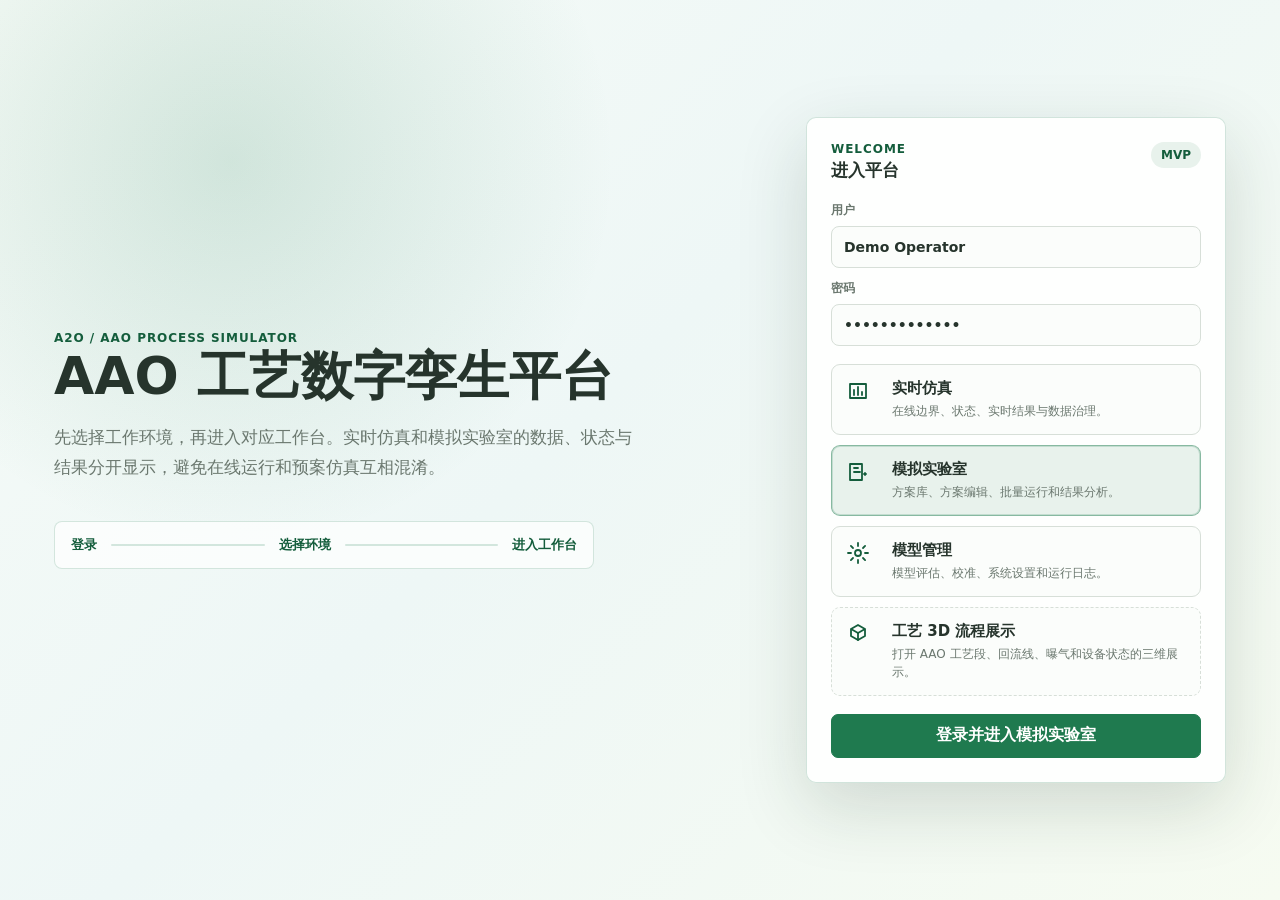
==== commit 95e661d0: "Add 3D process link to login page" ====
--- a/frontend/asm-platform/index.html
+++ b/frontend/asm-platform/index.html
@@ -78,6 +78,11 @@
               <span>模型管理</span>
               <small>模型评估、校准、系统设置和运行日志。</small>
             </button>
+            <a class="mode-card mode-link" href="../3d-process/wwtp-3d.html">
+              <svg><use href="#icon-model"></use></svg>
+              <span>工艺 3D 流程展示</span>
+              <small>打开 AAO 工艺段、回流线、曝气和设备状态的三维展示。</small>
+            </a>
           </div>
           <button id="enterEnvironment" class="primary-button login-submit" type="button">登录并进入模拟实验室</button>
         </div>
--- a/frontend/asm-platform/styles.css
+++ b/frontend/asm-platform/styles.css
@@ -178,6 +178,7 @@
   color: var(--ink);
   cursor: pointer;
   text-align: left;
+  text-decoration: none;
 }
 
 .mode-card svg {
@@ -202,6 +203,15 @@
   border-color: rgba(31, 122, 79, 0.48);
   background: #e8f2ec;
   box-shadow: inset 0 0 0 1px rgba(31, 122, 79, 0.18);
+}
+
+.mode-link {
+  border-style: dashed;
+}
+
+.mode-link:hover {
+  border-color: rgba(31, 122, 79, 0.48);
+  background: #f2f8f4;
 }
 
 .login-submit {
